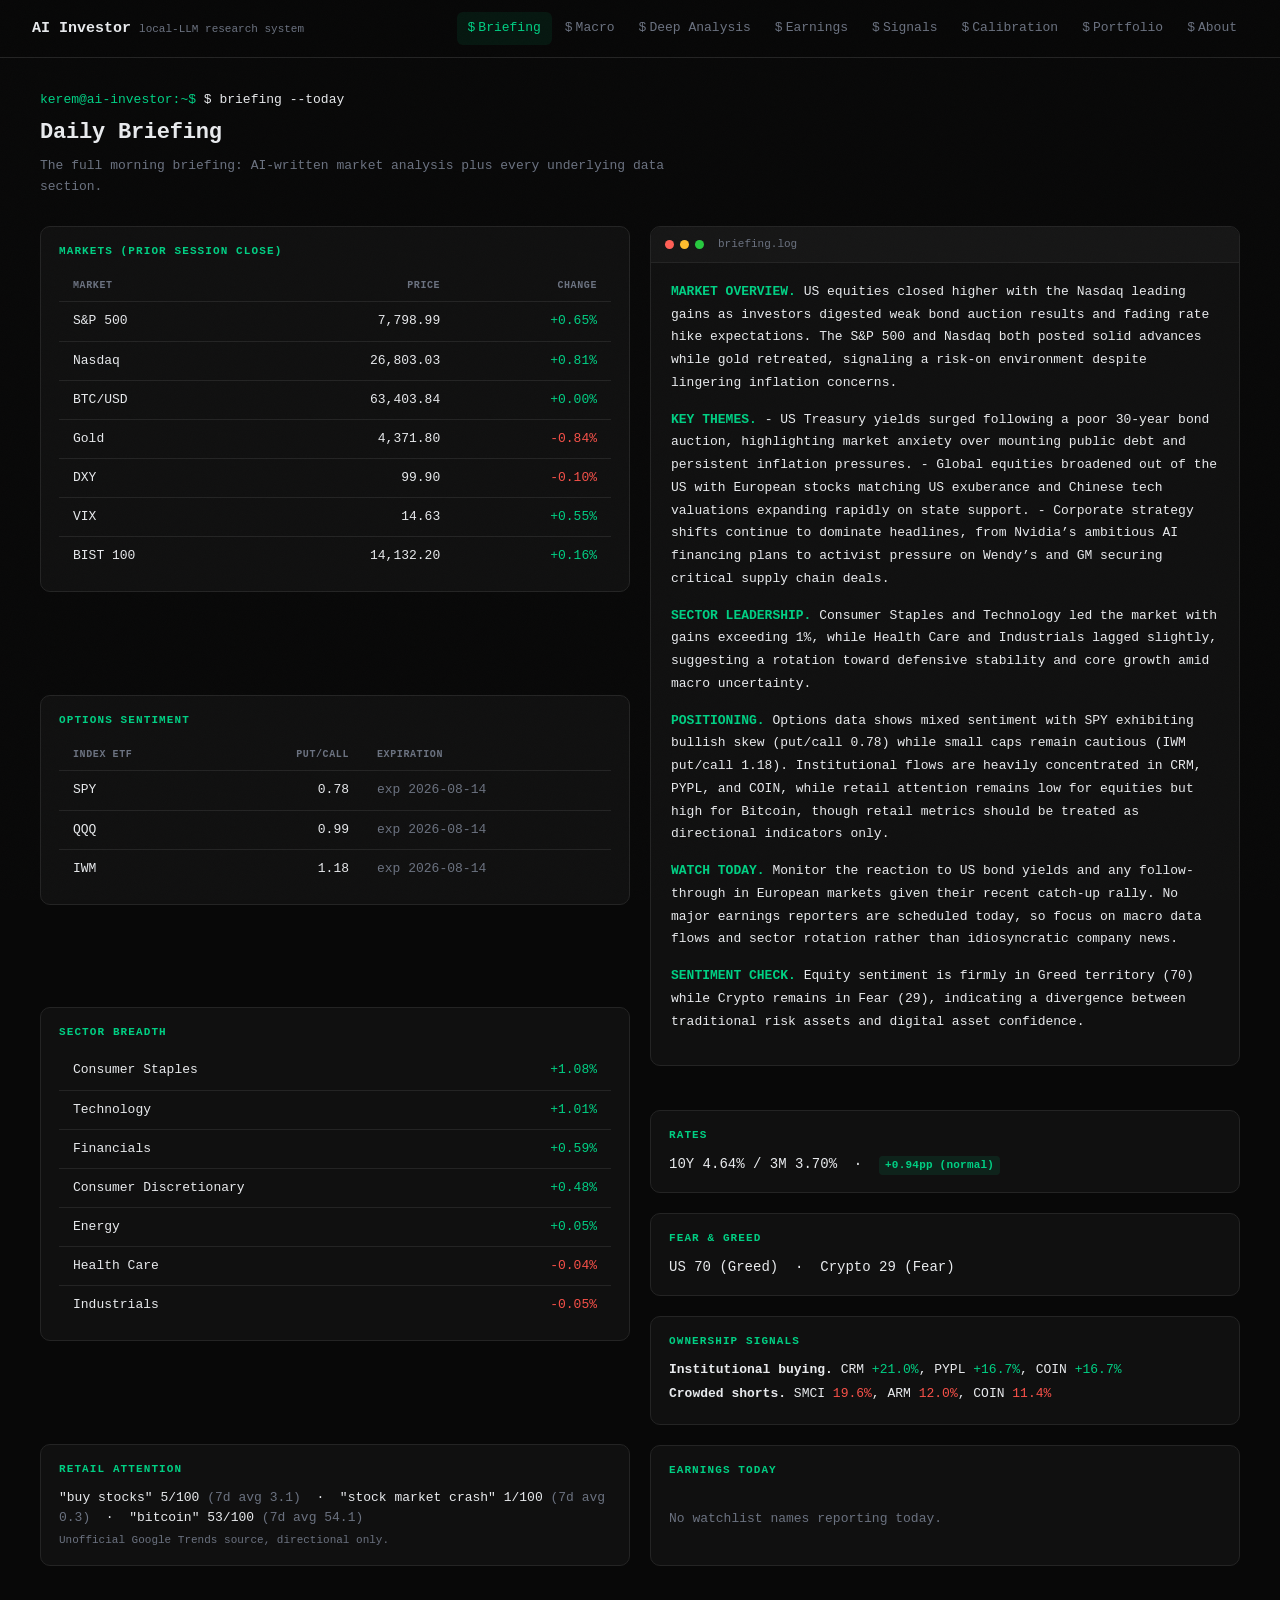
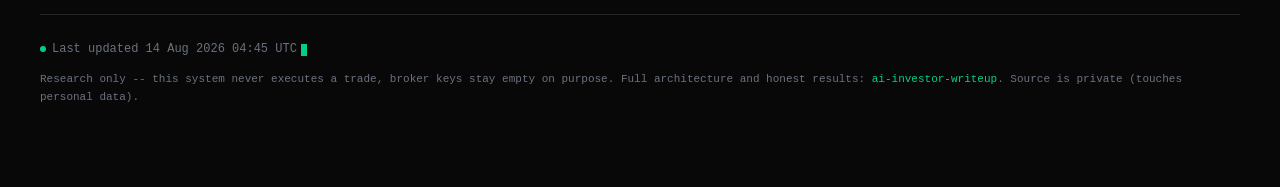
==== index.html @ 89843165 "Dashboard refresh 2026-08-14 07:45" ====
<!DOCTYPE html>
<html lang="en">
<head>
<meta charset="UTF-8">
<meta name="viewport" content="width=device-width, initial-scale=1.0">
<title>Briefing · AI Investor</title>
<meta name="description" content="The full morning briefing: AI-written market analysis plus every underlying data section.">
<link rel="stylesheet" href="style.css">
</head>
<body>
<header class="topnav">
  <div class="topnav-brand">
    <span class="topnav-brand-name">AI Investor</span>
    <span class="topnav-brand-sub">local-LLM research system</span>
  </div>
  <button class="mobile-toggle">menu</button>
  <nav class="topnav-links">
    <a class="nav-link active" href="index.html"><span class="prompt">$</span>Briefing</a><a class="nav-link" href="macro.html"><span class="prompt">$</span>Macro</a><a class="nav-link" href="deep-analysis.html"><span class="prompt">$</span>Deep Analysis</a><a class="nav-link" href="earnings.html"><span class="prompt">$</span>Earnings</a><a class="nav-link" href="signals.html"><span class="prompt">$</span>Signals</a><a class="nav-link" href="calibration.html"><span class="prompt">$</span>Calibration</a><a class="nav-link" href="portfolio.html"><span class="prompt">$</span>Portfolio</a><a class="nav-link" href="about.html"><span class="prompt">$</span>About</a>
  </nav>
</header>
<div class="shell">
  <main class="main">
    <div class="page-header">
      <div class="cmd-line"><span class="prompt">kerem@ai-investor:~$</span> <span class="cmd">$ briefing --today</span></div>
      <div class="page-title">Daily Briefing</div>
      <div class="page-desc">The full morning briefing: AI-written market analysis plus every underlying data section.</div>
    </div>
    <div class="paired-row"><div class="stack"><div class="data-block"><div class="section-label">Markets (Prior Session Close)</div><div class="table-scroll"><table><thead><tr><th>Market</th><th class="num">Price</th><th class="num">Change</th></tr></thead>
      <tbody><tr><td>S&amp;P 500</td><td class="num">7,798.99</td>
      <td class="num pos-text">+0.65%</td></tr><tr><td>Nasdaq</td><td class="num">26,803.03</td>
      <td class="num pos-text">+0.81%</td></tr><tr><td>BTC/USD</td><td class="num">63,403.84</td>
      <td class="num pos-text">+0.00%</td></tr><tr><td>Gold</td><td class="num">4,371.80</td>
      <td class="num neg-text">-0.84%</td></tr><tr><td>DXY</td><td class="num">99.90</td>
      <td class="num neg-text">-0.10%</td></tr><tr><td>VIX</td><td class="num">14.63</td>
      <td class="num pos-text">+0.55%</td></tr><tr><td>BIST 100</td><td class="num">14,132.20</td>
      <td class="num pos-text">+0.16%</td></tr></tbody></table></div></div><div class="data-block"><div class="section-label">Options Sentiment</div><div class="table-scroll"><table><thead><tr><th>Index ETF</th><th class="num">Put/Call</th><th>Expiration</th></tr></thead>
      <tbody><tr><td>SPY</td><td class="num">0.78</td>
      <td class="muted-text">exp 2026-08-14</td></tr><tr><td>QQQ</td><td class="num">0.99</td>
      <td class="muted-text">exp 2026-08-14</td></tr><tr><td>IWM</td><td class="num">1.18</td>
      <td class="muted-text">exp 2026-08-14</td></tr></tbody></table></div></div><div class="data-block"><div class="section-label">Sector Breadth</div><div class="table-scroll"><table><tbody><tr><td>Consumer Staples</td><td class="num pos-text">+1.08%</td></tr><tr><td>Technology</td><td class="num pos-text">+1.01%</td></tr><tr><td>Financials</td><td class="num pos-text">+0.59%</td></tr><tr><td>Consumer Discretionary</td><td class="num pos-text">+0.48%</td></tr><tr><td>Energy</td><td class="num pos-text">+0.05%</td></tr><tr><td>Health Care</td><td class="num neg-text">-0.04%</td></tr><tr><td>Industrials</td><td class="num neg-text">-0.05%</td></tr></tbody></table></div></div><div class="data-block"><div class="section-label">Retail Attention</div><p style="font-size:13px;">"buy stocks" 5/100 <span class="muted-text">(7d avg 3.1)</span> &nbsp;·&nbsp; "stock market crash" 1/100 <span class="muted-text">(7d avg 0.3)</span> &nbsp;·&nbsp; "bitcoin" 53/100 <span class="muted-text">(7d avg 54.1)</span></p><p style="font-size:11px;color:var(--muted);margin-top:4px;">Unofficial Google Trends source, directional only.</p></div></div><div class="col-flow"><div class="term-window"><div class="term-titlebar"><div class="term-dots"><span class="term-dot r"></span><span class="term-dot y"></span><span class="term-dot g"></span></div>
    <span class="term-titlebar-label">briefing.log</span></div><div class="term-body narrative"><p style="font-size:13px;line-height:1.75;margin-bottom:14px;"><b style="color:var(--accent2);">MARKET OVERVIEW.</b> US equities closed higher with the Nasdaq leading gains as investors digested weak bond auction results and fading rate hike expectations. The S&amp;P 500 and Nasdaq both posted solid advances while gold retreated, signaling a risk-on environment despite lingering inflation concerns.</p><p style="font-size:13px;line-height:1.75;margin-bottom:14px;"><b style="color:var(--accent2);">KEY THEMES.</b> - US Treasury yields surged following a poor 30-year bond auction, highlighting market anxiety over mounting public debt and persistent inflation pressures.
- Global equities broadened out of the US with European stocks matching US exuberance and Chinese tech valuations expanding rapidly on state support.
- Corporate strategy shifts continue to dominate headlines, from Nvidia’s ambitious AI financing plans to activist pressure on Wendy’s and GM securing critical supply chain deals.</p><p style="font-size:13px;line-height:1.75;margin-bottom:14px;"><b style="color:var(--accent2);">SECTOR LEADERSHIP.</b> Consumer Staples and Technology led the market with gains exceeding 1%, while Health Care and Industrials lagged slightly, suggesting a rotation toward defensive stability and core growth amid macro uncertainty.</p><p style="font-size:13px;line-height:1.75;margin-bottom:14px;"><b style="color:var(--accent2);">POSITIONING.</b> Options data shows mixed sentiment with SPY exhibiting bullish skew (put/call 0.78) while small caps remain cautious (IWM put/call 1.18). Institutional flows are heavily concentrated in CRM, PYPL, and COIN, while retail attention remains low for equities but high for Bitcoin, though retail metrics should be treated as directional indicators only.</p><p style="font-size:13px;line-height:1.75;margin-bottom:14px;"><b style="color:var(--accent2);">WATCH TODAY.</b> Monitor the reaction to US bond yields and any follow-through in European markets given their recent catch-up rally. No major earnings reporters are scheduled today, so focus on macro data flows and sector rotation rather than idiosyncratic company news.</p><p style="font-size:13px;line-height:1.75;margin-bottom:14px;"><b style="color:var(--accent2);">SENTIMENT CHECK.</b> Equity sentiment is firmly in Greed territory (70) while Crypto remains in Fear (29), indicating a divergence between traditional risk assets and digital asset confidence.</p></div></div><div class="stack"><div class="data-block"><div class="section-label">Rates</div><p style="font-size:14px;">10Y 4.64% / 3M 3.70%
          &nbsp;·&nbsp; <span class="tag pos">+0.94pp (normal)</span></p></div><div class="data-block"><div class="section-label">Fear &amp; Greed</div><p style="font-size:14px;">US 70 (Greed) &nbsp;·&nbsp; Crypto 29 (Fear)</p></div><div class="data-block"><div class="section-label">Ownership Signals</div><p style="font-size:13px;margin:4px 0;"><b>Institutional buying.</b> CRM <span class="pos-text">+21.0%</span>, PYPL <span class="pos-text">+16.7%</span>, COIN <span class="pos-text">+16.7%</span></p><p style="font-size:13px;margin:4px 0;"><b>Crowded shorts.</b> SMCI <span class="neg-text">19.6%</span>, ARM <span class="neg-text">12.0%</span>, COIN <span class="neg-text">11.4%</span></p></div><div class="data-block"><div class="section-label">Earnings Today</div><p class="empty-state">No watchlist names reporting today.</p></div></div></div></div>
    <div class="page-footer">
      <div class="last-updated"><span class="dot"></span>Last updated 14 Aug 2026 04:45 UTC<span class="cursor-block"></span></div>
      <p style="margin-top:10px;">Research only -- this system never executes a trade, broker keys stay empty on purpose.
      Full architecture and honest results: <a href="https://github.com/cliteka-cell/ai-investor-writeup" target="_blank">ai-investor-writeup</a>.
      Source is private (touches personal data).</p>
    </div>
  </main>
</div>
<script src="script.js"></script>
</body>
</html>
---- style.css ----
/* AI Investor Dashboard -- terminal-styled, built on the same design tokens
   as portfolio-site (bg/border/text/accent) for brand consistency across
   the site network. Read-only research dashboard: no forms, no auth, no
   backend -- pure static HTML regenerated daily by publish_site.py. */

*, *::before, *::after { box-sizing: border-box; margin: 0; padding: 0; }

:root {
  --bg:      #080808;
  --bg2:     #101010;
  --bg3:     #161616;
  --border:  #242424;
  --text:    #e8eaed;
  --muted:   #6b7280;
  --accent:  #2060f0;
  --accent2: #00d084;
  --pos:     #00d084;
  --neg:     #f85149;
  --warn:    #d29922;
  --radius:  10px;
  --mono:    'JetBrains Mono', 'SFMono-Regular', Consolas, monospace;
}

html { background: var(--bg); }

body {
  font-family: var(--mono);
  background: var(--bg);
  color: var(--text);
  line-height: 1.55;
  font-size: 14px;
}

body::after {
  content: '';
  position: fixed;
  inset: 0;
  background-image: url("data:image/svg+xml,%3Csvg xmlns='http://www.w3.org/2000/svg' width='300' height='300'%3E%3Cfilter id='n'%3E%3CfeTurbulence type='fractalNoise' baseFrequency='0.75' numOctaves='4' stitchTiles='stitch'/%3E%3C/filter%3E%3Crect width='300' height='300' filter='url(%23n)' opacity='1'/%3E%3C/svg%3E");
  background-size: 180px 180px;
  opacity: 0.02;
  pointer-events: none;
  z-index: 9998;
}

a { color: inherit; text-decoration: none; }

/* ── LAYOUT SHELL: horizontal top nav, no sidebar, no collapse ───────── */
.topnav {
  display: flex;
  align-items: center;
  justify-content: space-between;
  gap: 20px;
  padding: 0 32px;
  height: 58px;
  border-bottom: 1px solid var(--border);
  position: sticky;
  top: 0;
  background: rgba(8,8,8,0.95);
  backdrop-filter: blur(10px);
  z-index: 60;
}

.topnav-brand {
  display: flex;
  align-items: baseline;
  gap: 8px;
  white-space: nowrap;
}
.topnav-brand-name {
  font-size: 15px;
  font-weight: 700;
  color: var(--text);
}
.topnav-brand-sub {
  font-size: 11px;
  color: var(--muted);
}

.topnav-links {
  display: flex;
  align-items: center;
  gap: 2px;
  flex-wrap: wrap;
  justify-content: flex-end;
}

.nav-link {
  display: inline-block;
  padding: 6px 11px;
  font-size: 13px;
  color: var(--muted);
  border-radius: 6px;
  white-space: nowrap;
  transition: color 0.15s, background 0.15s;
}
.nav-link:hover { color: var(--text); background: rgba(255,255,255,0.04); }
.nav-link.active { color: var(--accent2); background: rgba(0,208,132,0.08); }
.nav-link .prompt { color: var(--muted); margin-right: 3px; }
.nav-link.active .prompt { color: var(--accent2); }

.mobile-toggle {
  display: none;
  background: none;
  border: 1px solid var(--border);
  color: var(--text);
  font-family: var(--mono);
  padding: 6px 12px;
  border-radius: 6px;
  cursor: pointer;
  font-size: 13px;
}

.main {
  padding: 32px 40px 80px;
}

.narrative p { max-width: none; }

@media (max-width: 880px) {
  .topnav { flex-wrap: wrap; height: auto; padding: 12px 18px; }
  .topnav-links {
    display: none;
    width: 100%;
    flex-direction: column;
    align-items: stretch;
    margin-top: 10px;
  }
  .topnav-links.open { display: flex; }
  .mobile-toggle { display: block; }
  .main { padding: 20px 18px 60px; }
}

/* ── PAGE HEADER ────────────────────────────────────────────────────── */
.page-header {
  margin-bottom: 28px;
}
.cmd-line {
  font-size: 13px;
  color: var(--muted);
  margin-bottom: 6px;
}
.cmd-line .prompt { color: var(--accent2); }
.cmd-line .cmd { color: var(--text); }
.page-title {
  font-size: 22px;
  font-weight: 700;
  letter-spacing: -0.01em;
}
.page-desc {
  font-size: 13px;
  color: var(--muted);
  margin-top: 6px;
  max-width: 680px;
  line-height: 1.6;
}

/* ── TERMINAL WINDOW ────────────────────────────────────────────────── */
.term-window {
  background: var(--bg2);
  border: 1px solid var(--border);
  border-radius: var(--radius);
  margin-bottom: 24px;
  overflow: hidden;
  max-width: 860px;
}
.term-titlebar {
  display: flex;
  align-items: center;
  gap: 10px;
  padding: 9px 14px;
  border-bottom: 1px solid var(--border);
  background: var(--bg3);
}
.term-dots { display: flex; gap: 6px; }
.term-dot { width: 9px; height: 9px; border-radius: 50%; }
.term-dot.r { background: #ff5f56; }
.term-dot.y { background: #ffbd2e; }
.term-dot.g { background: #27c93f; }
.term-titlebar-label {
  font-size: 11px;
  color: var(--muted);
  margin-left: 4px;
}
.term-body { padding: 18px 20px; }
.term-body.tight { padding: 0; }
/* Standalone term-windows that sit above/beside full-width content (e.g.
   Calibration's intro above its 3-column grid, About's lone box) --
   stretch the BOX to match that width. */
.term-window.full { max-width: none; }
.term-window.full .term-body p { max-width: none; }

/* ── STAT ROW ───────────────────────────────────────────────────────── */
.stat-row {
  display: grid;
  grid-template-columns: repeat(auto-fit, minmax(150px, 1fr));
  gap: 16px;
  margin-bottom: 24px;
}
.stat-box {
  background: var(--bg2);
  border: 1px solid var(--border);
  border-radius: var(--radius);
  padding: 16px 18px;
}
.stat-label {
  font-size: 10px;
  color: var(--muted);
  text-transform: uppercase;
  letter-spacing: 0.08em;
  margin-bottom: 6px;
}
.stat-value {
  font-size: 22px;
  font-weight: 700;
  letter-spacing: -0.01em;
}
.stat-sub {
  font-size: 11px;
  color: var(--muted);
  margin-top: 4px;
}

/* ── BRACKET TAGS ───────────────────────────────────────────────────── */
.tag {
  display: inline-block;
  font-size: 11px;
  font-weight: 700;
  padding: 1px 6px;
  border-radius: 4px;
  letter-spacing: 0.02em;
}
.tag.pos  { color: var(--pos);  background: rgba(0,208,132,0.1); }
.tag.neg  { color: var(--neg);  background: rgba(248,81,73,0.1); }
.tag.warn { color: var(--warn); background: rgba(210,153,34,0.1); }
.tag.muted{ color: var(--muted);background: rgba(255,255,255,0.04); }
.tag.accent { color: #7ab3ff; background: rgba(32,96,240,0.1); }

/* ── TABLES ─────────────────────────────────────────────────────────── */
table { width: 100%; border-collapse: collapse; font-size: 13px; }
th {
  text-align: left;
  font-size: 10px;
  color: var(--muted);
  text-transform: uppercase;
  letter-spacing: 0.06em;
  padding: 8px 14px;
  border-bottom: 1px solid var(--border);
}
th.num, td.num { text-align: right; font-variant-numeric: tabular-nums; }
td {
  padding: 9px 14px;
  border-bottom: 1px solid var(--border);
  vertical-align: top;
}
tr:last-child td { border-bottom: none; }
tr:hover td { background: rgba(255,255,255,0.015); }
.pos-text { color: var(--pos); }
.neg-text { color: var(--neg); }
.muted-text { color: var(--muted); }

/* ── SECTION LABEL ──────────────────────────────────────────────────── */
.section-label {
  font-size: 11px;
  color: var(--accent2);
  text-transform: uppercase;
  letter-spacing: 0.1em;
  font-weight: 600;
  margin: 28px 0 12px;
}
.section-label:first-child { margin-top: 0; }

/* ── SPLIT 2-COLUMN (headline table | narrative log, 1:1) ────────────── */
.split-2col {
  display: grid;
  grid-template-columns: 1fr 1fr;
  gap: 20px;
  align-items: stretch;
  margin-bottom: 12px;
}
/* Bare single blocks (not wrapped via stack_blocks()) opt out of the
   stretch -- growing THEIR own border directly is the same dead-space-
   inside-a-box problem as the .paired-row lone-stack case below. Only a
   .stack (which distributes the extra height itself) should stretch. */
.split-2col .term-window { max-width: none; margin-bottom: 0; align-self: start; }
.split-2col > .data-block { margin-bottom: 0; align-self: start; }
@media (max-width: 880px) {
  .split-2col { grid-template-columns: 1fr; }
}

/* ── 1:3 SPLIT (Earnings: Upcoming narrow left, Post-Earnings wide right) ── */
.split-1-3 {
  display: grid;
  grid-template-columns: 1fr 3fr;
  gap: 20px;
  align-items: start;
}
@media (max-width: 880px) {
  .split-1-3 { grid-template-columns: 1fr; }
}

/* ── EQUAL 3-COLUMN (1:1:1, e.g. Signals/Calibration) ─────────────────── */
.grid-3col {
  display: grid;
  grid-template-columns: 1fr 1fr 1fr;
  gap: 20px;
  align-items: start;
  margin-bottom: 8px;
}
.grid-3col > .data-block { margin-bottom: 0; }
@media (max-width: 1100px) {
  .grid-3col { grid-template-columns: 1fr; }
}

/* ── PAIRED ROW (1 big block left, a stack of small ones right) ──────── */
/* align-items:stretch so both columns fill the row's full height (set by
   whichever side is naturally taller) instead of each hugging its own
   content -- a shorter column trailing off mid-row is the "Tetris" look.
   A multi-item stack spreads the leftover height as equal gaps between
   its own boxes (space-between), pinning its last box's bottom to the
   row bottom. A stack with only ONE box has no "between" to use, so it
   gets pushed flush to the bottom instead (flex-end) -- that keeps the
   lone box at its own natural height (no dead space stretched inside its
   border, just invisible space above it) while its bottom edge still
   lands on the same line as the taller side. Applies to .split-2col too. */
.paired-row {
  display: grid;
  grid-template-columns: 1fr 1fr;
  gap: 20px;
  align-items: stretch;
  margin-bottom: 20px;
}
.paired-row .stack,
.paired-row .col-flow,
.split-2col .stack {
  justify-content: space-between;
}
.paired-row .stack:has(> .data-block:only-child),
.split-2col .stack:has(> .data-block:only-child) {
  justify-content: flex-end;
}
.stack {
  display: flex;
  flex-direction: column;
  gap: 20px;
  min-width: 0;
}
.stack .data-block { margin-bottom: 0; }
/* .col-flow (narrative log + a box stack below it) is ALSO a flex column
   now, not a bare block div -- it used to hard-code "never stretch, I'm
   always the taller reference side", which broke once .narrative p lost
   its readable-width cap: on a wide screen the narrative wraps into far
   fewer lines and can end up SHORTER than the stack on the other side,
   and a bare block div can't redistribute leftover space the way a flex
   column can. Making both sides flex columns with the same
   justify-content: space-between rule means whichever side is naturally
   shorter is the one that stretches and grows ITS OWN gap to match --
   the mechanism no longer assumes which physical side is taller. */
.col-flow {
  display: flex;
  flex-direction: column;
  gap: 20px;
  min-width: 0;
}
.col-flow .term-window { max-width: none; }
@media (max-width: 880px) {
  .paired-row { grid-template-columns: 1fr; }
}

/* ── BLOCK COLUMNS (masonry) ────────────────────────────────────────── */
/* Several smaller data blocks (a one-line Rates stat, a 3-row Options
   table, etc.) stacking one-per-full-width-row was pure vertical scroll
   with empty space beside each one. CSS multi-column lets the browser
   balance blocks across 2 columns by height automatically -- a bigger
   block (e.g. Sector Breadth) naturally fills one column while 2-3
   smaller ones stack to match its height in the other, without having to
   hand-compute which blocks pair together. */
.block-grid {
  column-count: 2;
  column-gap: 20px;
}
.data-block {
  background: var(--bg2);
  border: 1px solid var(--border);
  border-radius: var(--radius);
  padding: 16px 18px;
  margin-bottom: 20px;
  break-inside: avoid;
  display: inline-block;
  width: 100%;
}
.data-block .section-label { margin: 0 0 10px; }
.data-block.full { column-span: all; max-width: 900px; }

@media (max-width: 880px) {
  .block-grid { column-count: 1; }
}

/* ── TABS (Deep Analysis: Stocks/Small-Cap/Crypto) ────────────────────── */
.tab-buttons {
  display: flex;
  gap: 4px;
  border-bottom: 1px solid var(--border);
  margin-bottom: 20px;
}
.tab-btn {
  background: none;
  border: none;
  border-bottom: 2px solid transparent;
  color: var(--muted);
  font-family: var(--mono);
  font-size: 13px;
  padding: 10px 16px;
  cursor: pointer;
  transition: color 0.15s, border-color 0.15s;
}
.tab-btn:hover { color: var(--text); }
.tab-btn.active { color: var(--accent2); border-bottom-color: var(--accent2); }

/* ── COLLAPSIBLE CONVICTION GROUPS ─────────────────────────────────────── */
details.conv-group { margin-bottom: 16px; }
details.conv-group summary {
  cursor: pointer;
  font-size: 11px;
  color: var(--accent2);
  text-transform: uppercase;
  letter-spacing: 0.1em;
  font-weight: 600;
  padding: 8px 0;
  list-style: none;
  display: flex;
  align-items: center;
  gap: 7px;
  user-select: none;
}
details.conv-group summary::-webkit-details-marker { display: none; }
details.conv-group summary::before {
  content: '▸';
  display: inline-block;
  transition: transform 0.15s ease;
  font-size: 10px;
}
details.conv-group[open] summary::before { transform: rotate(90deg); }
details.conv-group .card-grid { margin-top: 10px; }

/* ── THESIS / SIGNAL CARD ───────────────────────────────────────────── */
.card-grid {
  display: grid;
  grid-template-columns: repeat(auto-fit, minmax(420px, 1fr));
  gap: 14px;
  margin-bottom: 20px;
  align-items: start;
}
/* Forced exactly 3 across (not auto-fit) for Post-Earnings Review inside
   the wide side of .split-1-3, tapering down at narrower widths. */
.card-grid.cols-3 { grid-template-columns: repeat(3, minmax(0, 1fr)); }
@media (max-width: 1400px) { .card-grid.cols-3 { grid-template-columns: repeat(2, minmax(0, 1fr)); } }
@media (max-width: 880px) { .card-grid.cols-3 { grid-template-columns: 1fr; } }
.thesis-card {
  border: 1px solid var(--border);
  border-radius: var(--radius);
  padding: 16px 18px;
  margin-bottom: 12px;
  background: var(--bg2);
}
.card-grid .thesis-card { margin-bottom: 0; }
.thesis-card-top {
  display: flex;
  justify-content: space-between;
  align-items: center;
  margin-bottom: 8px;
  gap: 10px;
  flex-wrap: wrap;
}
.thesis-ticker { font-size: 15px; font-weight: 700; }
.thesis-body { color: var(--text); font-size: 13px; line-height: 1.65; }
.thesis-body b { color: var(--accent2); font-weight: 600; }
.thesis-meta { font-size: 11px; color: var(--muted); margin-bottom: 6px; }

/* ── CURSOR / LIVE ──────────────────────────────────────────────────── */
.cursor-block {
  display: inline-block;
  width: 0.55em;
  height: 1em;
  background: var(--accent2);
  margin-left: 4px;
  vertical-align: text-bottom;
  animation: cursor-blink 1.1s step-end infinite;
}
@keyframes cursor-blink { 0%, 100% { opacity: 1; } 50% { opacity: 0; } }

.last-updated {
  font-size: 12px;
  color: var(--muted);
  margin-top: 4px;
}
.last-updated .dot {
  display: inline-block;
  width: 6px; height: 6px;
  border-radius: 50%;
  background: var(--accent2);
  margin-right: 6px;
  animation: pulse 2.4s ease-in-out infinite;
}
@keyframes pulse { 0%, 100% { opacity: 1; } 50% { opacity: 0.4; } }

/* ── EMPTY STATE ────────────────────────────────────────────────────── */
.empty-state {
  color: var(--muted);
  font-size: 13px;
  padding: 20px 0;
}

/* ── FOOTER ─────────────────────────────────────────────────────────── */
.page-footer {
  margin-top: 48px;
  padding-top: 20px;
  border-top: 1px solid var(--border);
  font-size: 11px;
  color: var(--muted);
  line-height: 1.7;
}
.page-footer a { color: var(--accent2); }
.page-footer a:hover { text-decoration: underline; }

/* ── RESPONSIVE TABLE WRAP ──────────────────────────────────────────── */
.table-scroll { overflow-x: auto; }
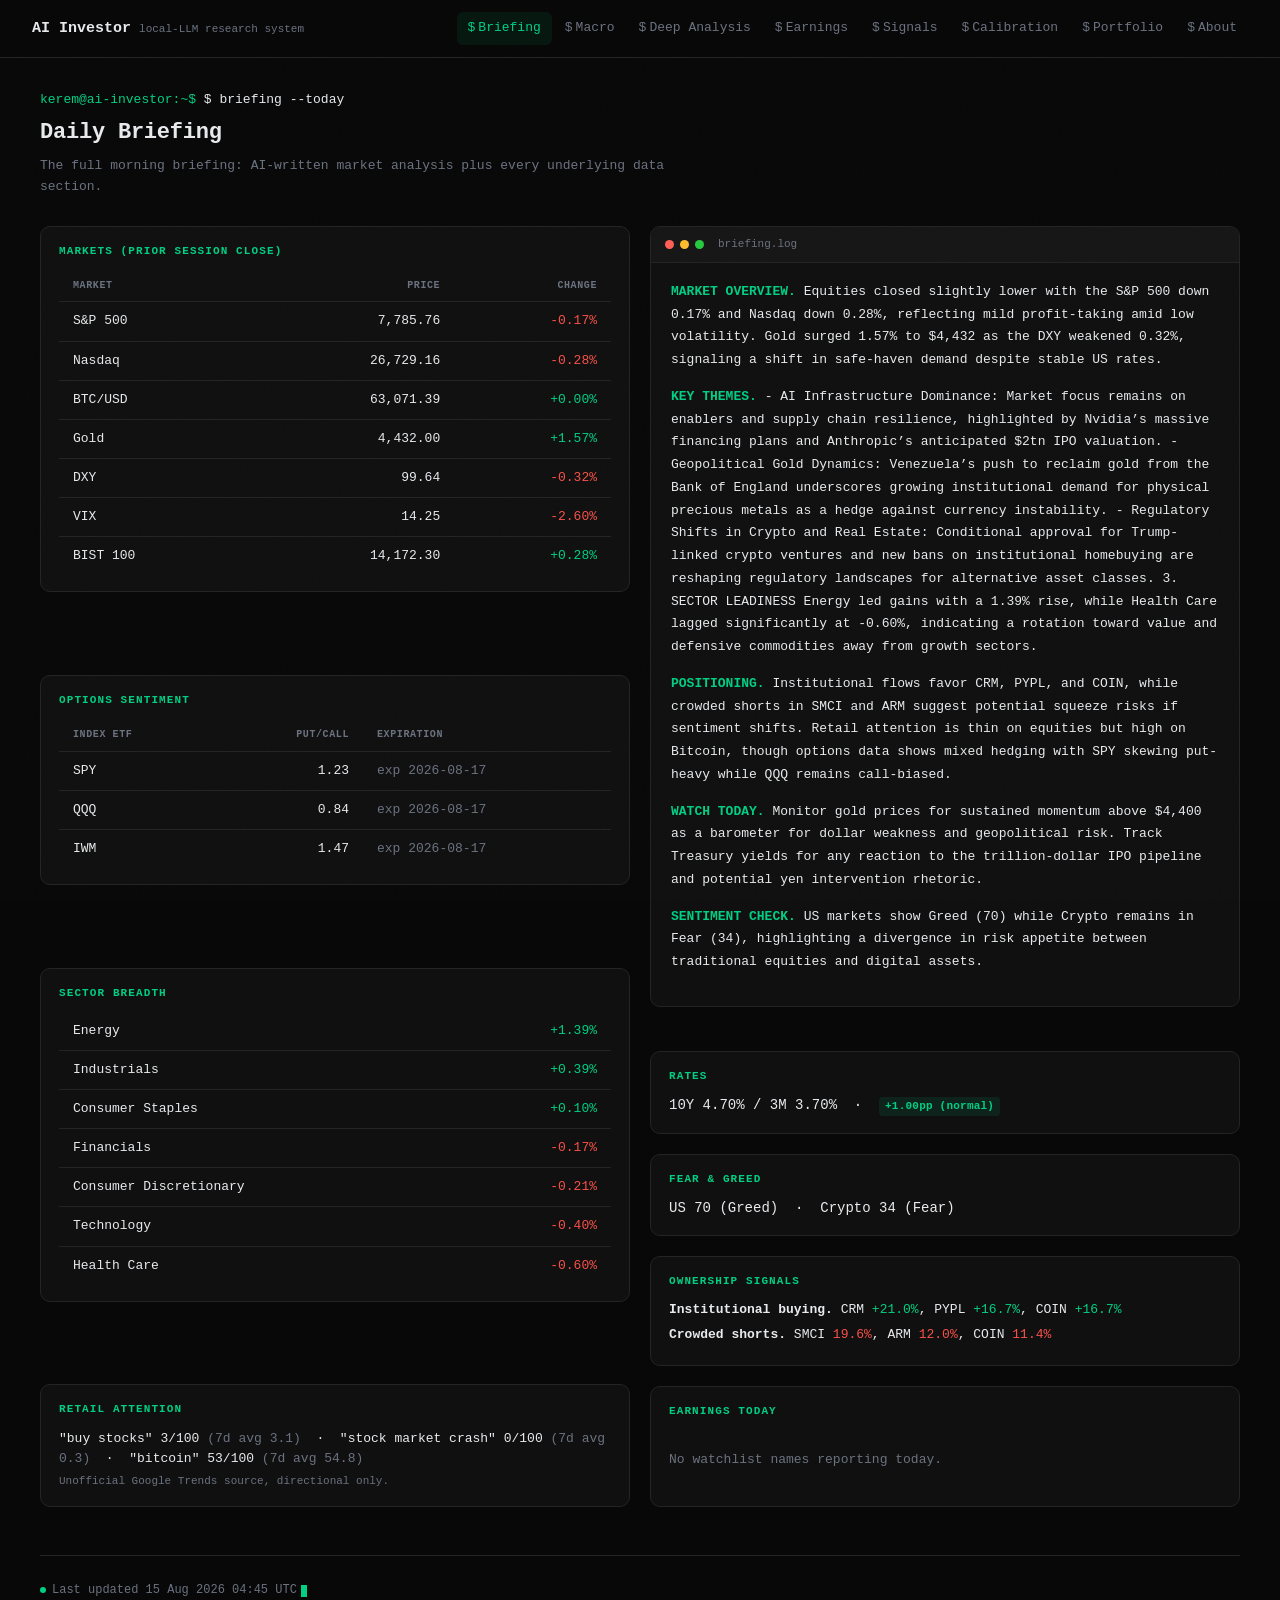
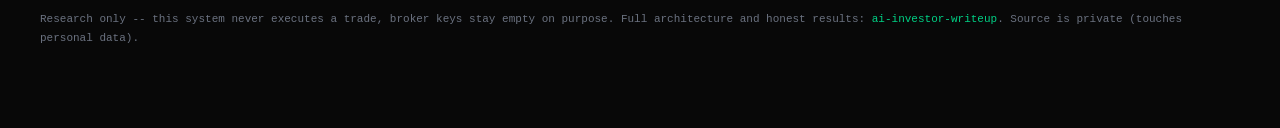
==== commit 3d76c95d: "Dashboard refresh 2026-08-15 07:45" ====
--- a/index.html
+++ b/index.html
@@ -26,24 +26,27 @@
       <div class="page-desc">The full morning briefing: AI-written market analysis plus every underlying data section.</div>
     </div>
     <div class="paired-row"><div class="stack"><div class="data-block"><div class="section-label">Markets (Prior Session Close)</div><div class="table-scroll"><table><thead><tr><th>Market</th><th class="num">Price</th><th class="num">Change</th></tr></thead>
-      <tbody><tr><td>S&amp;P 500</td><td class="num">7,798.99</td>
-      <td class="num pos-text">+0.65%</td></tr><tr><td>Nasdaq</td><td class="num">26,803.03</td>
-      <td class="num pos-text">+0.81%</td></tr><tr><td>BTC/USD</td><td class="num">63,403.84</td>
-      <td class="num pos-text">+0.00%</td></tr><tr><td>Gold</td><td class="num">4,371.80</td>
-      <td class="num neg-text">-0.84%</td></tr><tr><td>DXY</td><td class="num">99.90</td>
-      <td class="num neg-text">-0.10%</td></tr><tr><td>VIX</td><td class="num">14.63</td>
-      <td class="num pos-text">+0.55%</td></tr><tr><td>BIST 100</td><td class="num">14,132.20</td>
-      <td class="num pos-text">+0.16%</td></tr></tbody></table></div></div><div class="data-block"><div class="section-label">Options Sentiment</div><div class="table-scroll"><table><thead><tr><th>Index ETF</th><th class="num">Put/Call</th><th>Expiration</th></tr></thead>
-      <tbody><tr><td>SPY</td><td class="num">0.78</td>
-      <td class="muted-text">exp 2026-08-14</td></tr><tr><td>QQQ</td><td class="num">0.99</td>
-      <td class="muted-text">exp 2026-08-14</td></tr><tr><td>IWM</td><td class="num">1.18</td>
-      <td class="muted-text">exp 2026-08-14</td></tr></tbody></table></div></div><div class="data-block"><div class="section-label">Sector Breadth</div><div class="table-scroll"><table><tbody><tr><td>Consumer Staples</td><td class="num pos-text">+1.08%</td></tr><tr><td>Technology</td><td class="num pos-text">+1.01%</td></tr><tr><td>Financials</td><td class="num pos-text">+0.59%</td></tr><tr><td>Consumer Discretionary</td><td class="num pos-text">+0.48%</td></tr><tr><td>Energy</td><td class="num pos-text">+0.05%</td></tr><tr><td>Health Care</td><td class="num neg-text">-0.04%</td></tr><tr><td>Industrials</td><td class="num neg-text">-0.05%</td></tr></tbody></table></div></div><div class="data-block"><div class="section-label">Retail Attention</div><p style="font-size:13px;">"buy stocks" 5/100 <span class="muted-text">(7d avg 3.1)</span> &nbsp;·&nbsp; "stock market crash" 1/100 <span class="muted-text">(7d avg 0.3)</span> &nbsp;·&nbsp; "bitcoin" 53/100 <span class="muted-text">(7d avg 54.1)</span></p><p style="font-size:11px;color:var(--muted);margin-top:4px;">Unofficial Google Trends source, directional only.</p></div></div><div class="col-flow"><div class="term-window"><div class="term-titlebar"><div class="term-dots"><span class="term-dot r"></span><span class="term-dot y"></span><span class="term-dot g"></span></div>
-    <span class="term-titlebar-label">briefing.log</span></div><div class="term-body narrative"><p style="font-size:13px;line-height:1.75;margin-bottom:14px;"><b style="color:var(--accent2);">MARKET OVERVIEW.</b> US equities closed higher with the Nasdaq leading gains as investors digested weak bond auction results and fading rate hike expectations. The S&amp;P 500 and Nasdaq both posted solid advances while gold retreated, signaling a risk-on environment despite lingering inflation concerns.</p><p style="font-size:13px;line-height:1.75;margin-bottom:14px;"><b style="color:var(--accent2);">KEY THEMES.</b> - US Treasury yields surged following a poor 30-year bond auction, highlighting market anxiety over mounting public debt and persistent inflation pressures.
-- Global equities broadened out of the US with European stocks matching US exuberance and Chinese tech valuations expanding rapidly on state support.
-- Corporate strategy shifts continue to dominate headlines, from Nvidia’s ambitious AI financing plans to activist pressure on Wendy’s and GM securing critical supply chain deals.</p><p style="font-size:13px;line-height:1.75;margin-bottom:14px;"><b style="color:var(--accent2);">SECTOR LEADERSHIP.</b> Consumer Staples and Technology led the market with gains exceeding 1%, while Health Care and Industrials lagged slightly, suggesting a rotation toward defensive stability and core growth amid macro uncertainty.</p><p style="font-size:13px;line-height:1.75;margin-bottom:14px;"><b style="color:var(--accent2);">POSITIONING.</b> Options data shows mixed sentiment with SPY exhibiting bullish skew (put/call 0.78) while small caps remain cautious (IWM put/call 1.18). Institutional flows are heavily concentrated in CRM, PYPL, and COIN, while retail attention remains low for equities but high for Bitcoin, though retail metrics should be treated as directional indicators only.</p><p style="font-size:13px;line-height:1.75;margin-bottom:14px;"><b style="color:var(--accent2);">WATCH TODAY.</b> Monitor the reaction to US bond yields and any follow-through in European markets given their recent catch-up rally. No major earnings reporters are scheduled today, so focus on macro data flows and sector rotation rather than idiosyncratic company news.</p><p style="font-size:13px;line-height:1.75;margin-bottom:14px;"><b style="color:var(--accent2);">SENTIMENT CHECK.</b> Equity sentiment is firmly in Greed territory (70) while Crypto remains in Fear (29), indicating a divergence between traditional risk assets and digital asset confidence.</p></div></div><div class="stack"><div class="data-block"><div class="section-label">Rates</div><p style="font-size:14px;">10Y 4.64% / 3M 3.70%
-          &nbsp;·&nbsp; <span class="tag pos">+0.94pp (normal)</span></p></div><div class="data-block"><div class="section-label">Fear &amp; Greed</div><p style="font-size:14px;">US 70 (Greed) &nbsp;·&nbsp; Crypto 29 (Fear)</p></div><div class="data-block"><div class="section-label">Ownership Signals</div><p style="font-size:13px;margin:4px 0;"><b>Institutional buying.</b> CRM <span class="pos-text">+21.0%</span>, PYPL <span class="pos-text">+16.7%</span>, COIN <span class="pos-text">+16.7%</span></p><p style="font-size:13px;margin:4px 0;"><b>Crowded shorts.</b> SMCI <span class="neg-text">19.6%</span>, ARM <span class="neg-text">12.0%</span>, COIN <span class="neg-text">11.4%</span></p></div><div class="data-block"><div class="section-label">Earnings Today</div><p class="empty-state">No watchlist names reporting today.</p></div></div></div></div>
+      <tbody><tr><td>S&amp;P 500</td><td class="num">7,785.76</td>
+      <td class="num neg-text">-0.17%</td></tr><tr><td>Nasdaq</td><td class="num">26,729.16</td>
+      <td class="num neg-text">-0.28%</td></tr><tr><td>BTC/USD</td><td class="num">63,071.39</td>
+      <td class="num pos-text">+0.00%</td></tr><tr><td>Gold</td><td class="num">4,432.00</td>
+      <td class="num pos-text">+1.57%</td></tr><tr><td>DXY</td><td class="num">99.64</td>
+      <td class="num neg-text">-0.32%</td></tr><tr><td>VIX</td><td class="num">14.25</td>
+      <td class="num neg-text">-2.60%</td></tr><tr><td>BIST 100</td><td class="num">14,172.30</td>
+      <td class="num pos-text">+0.28%</td></tr></tbody></table></div></div><div class="data-block"><div class="section-label">Options Sentiment</div><div class="table-scroll"><table><thead><tr><th>Index ETF</th><th class="num">Put/Call</th><th>Expiration</th></tr></thead>
+      <tbody><tr><td>SPY</td><td class="num">1.23</td>
+      <td class="muted-text">exp 2026-08-17</td></tr><tr><td>QQQ</td><td class="num">0.84</td>
+      <td class="muted-text">exp 2026-08-17</td></tr><tr><td>IWM</td><td class="num">1.47</td>
+      <td class="muted-text">exp 2026-08-17</td></tr></tbody></table></div></div><div class="data-block"><div class="section-label">Sector Breadth</div><div class="table-scroll"><table><tbody><tr><td>Energy</td><td class="num pos-text">+1.39%</td></tr><tr><td>Industrials</td><td class="num pos-text">+0.39%</td></tr><tr><td>Consumer Staples</td><td class="num pos-text">+0.10%</td></tr><tr><td>Financials</td><td class="num neg-text">-0.17%</td></tr><tr><td>Consumer Discretionary</td><td class="num neg-text">-0.21%</td></tr><tr><td>Technology</td><td class="num neg-text">-0.40%</td></tr><tr><td>Health Care</td><td class="num neg-text">-0.60%</td></tr></tbody></table></div></div><div class="data-block"><div class="section-label">Retail Attention</div><p style="font-size:13px;">"buy stocks" 3/100 <span class="muted-text">(7d avg 3.1)</span> &nbsp;·&nbsp; "stock market crash" 0/100 <span class="muted-text">(7d avg 0.3)</span> &nbsp;·&nbsp; "bitcoin" 53/100 <span class="muted-text">(7d avg 54.8)</span></p><p style="font-size:11px;color:var(--muted);margin-top:4px;">Unofficial Google Trends source, directional only.</p></div></div><div class="col-flow"><div class="term-window"><div class="term-titlebar"><div class="term-dots"><span class="term-dot r"></span><span class="term-dot y"></span><span class="term-dot g"></span></div>
+    <span class="term-titlebar-label">briefing.log</span></div><div class="term-body narrative"><p style="font-size:13px;line-height:1.75;margin-bottom:14px;"><b style="color:var(--accent2);">MARKET OVERVIEW.</b> Equities closed slightly lower with the S&amp;P 500 down 0.17% and Nasdaq down 0.28%, reflecting mild profit-taking amid low volatility. Gold surged 1.57% to $4,432 as the DXY weakened 0.32%, signaling a shift in safe-haven demand despite stable US rates.</p><p style="font-size:13px;line-height:1.75;margin-bottom:14px;"><b style="color:var(--accent2);">KEY THEMES.</b> - AI Infrastructure Dominance: Market focus remains on enablers and supply chain resilience, highlighted by Nvidia’s massive financing plans and Anthropic’s anticipated $2tn IPO valuation.
+- Geopolitical Gold Dynamics: Venezuela’s push to reclaim gold from the Bank of England underscores growing institutional demand for physical precious metals as a hedge against currency instability.
+- Regulatory Shifts in Crypto and Real Estate: Conditional approval for Trump-linked crypto ventures and new bans on institutional homebuying are reshaping regulatory landscapes for alternative asset classes.
+
+3. SECTOR LEADINESS
+Energy led gains with a 1.39% rise, while Health Care lagged significantly at -0.60%, indicating a rotation toward value and defensive commodities away from growth sectors.</p><p style="font-size:13px;line-height:1.75;margin-bottom:14px;"><b style="color:var(--accent2);">POSITIONING.</b> Institutional flows favor CRM, PYPL, and COIN, while crowded shorts in SMCI and ARM suggest potential squeeze risks if sentiment shifts. Retail attention is thin on equities but high on Bitcoin, though options data shows mixed hedging with SPY skewing put-heavy while QQQ remains call-biased.</p><p style="font-size:13px;line-height:1.75;margin-bottom:14px;"><b style="color:var(--accent2);">WATCH TODAY.</b> Monitor gold prices for sustained momentum above $4,400 as a barometer for dollar weakness and geopolitical risk. Track Treasury yields for any reaction to the trillion-dollar IPO pipeline and potential yen intervention rhetoric.</p><p style="font-size:13px;line-height:1.75;margin-bottom:14px;"><b style="color:var(--accent2);">SENTIMENT CHECK.</b> US markets show Greed (70) while Crypto remains in Fear (34), highlighting a divergence in risk appetite between traditional equities and digital assets.</p></div></div><div class="stack"><div class="data-block"><div class="section-label">Rates</div><p style="font-size:14px;">10Y 4.70% / 3M 3.70%
+          &nbsp;·&nbsp; <span class="tag pos">+1.00pp (normal)</span></p></div><div class="data-block"><div class="section-label">Fear &amp; Greed</div><p style="font-size:14px;">US 70 (Greed) &nbsp;·&nbsp; Crypto 34 (Fear)</p></div><div class="data-block"><div class="section-label">Ownership Signals</div><p style="font-size:13px;margin:4px 0;"><b>Institutional buying.</b> CRM <span class="pos-text">+21.0%</span>, PYPL <span class="pos-text">+16.7%</span>, COIN <span class="pos-text">+16.7%</span></p><p style="font-size:13px;margin:4px 0;"><b>Crowded shorts.</b> SMCI <span class="neg-text">19.6%</span>, ARM <span class="neg-text">12.0%</span>, COIN <span class="neg-text">11.4%</span></p></div><div class="data-block"><div class="section-label">Earnings Today</div><p class="empty-state">No watchlist names reporting today.</p></div></div></div></div>
     <div class="page-footer">
-      <div class="last-updated"><span class="dot"></span>Last updated 14 Aug 2026 04:45 UTC<span class="cursor-block"></span></div>
+      <div class="last-updated"><span class="dot"></span>Last updated 15 Aug 2026 04:45 UTC<span class="cursor-block"></span></div>
       <p style="margin-top:10px;">Research only -- this system never executes a trade, broker keys stay empty on purpose.
       Full architecture and honest results: <a href="https://github.com/cliteka-cell/ai-investor-writeup" target="_blank">ai-investor-writeup</a>.
       Source is private (touches personal data).</p>
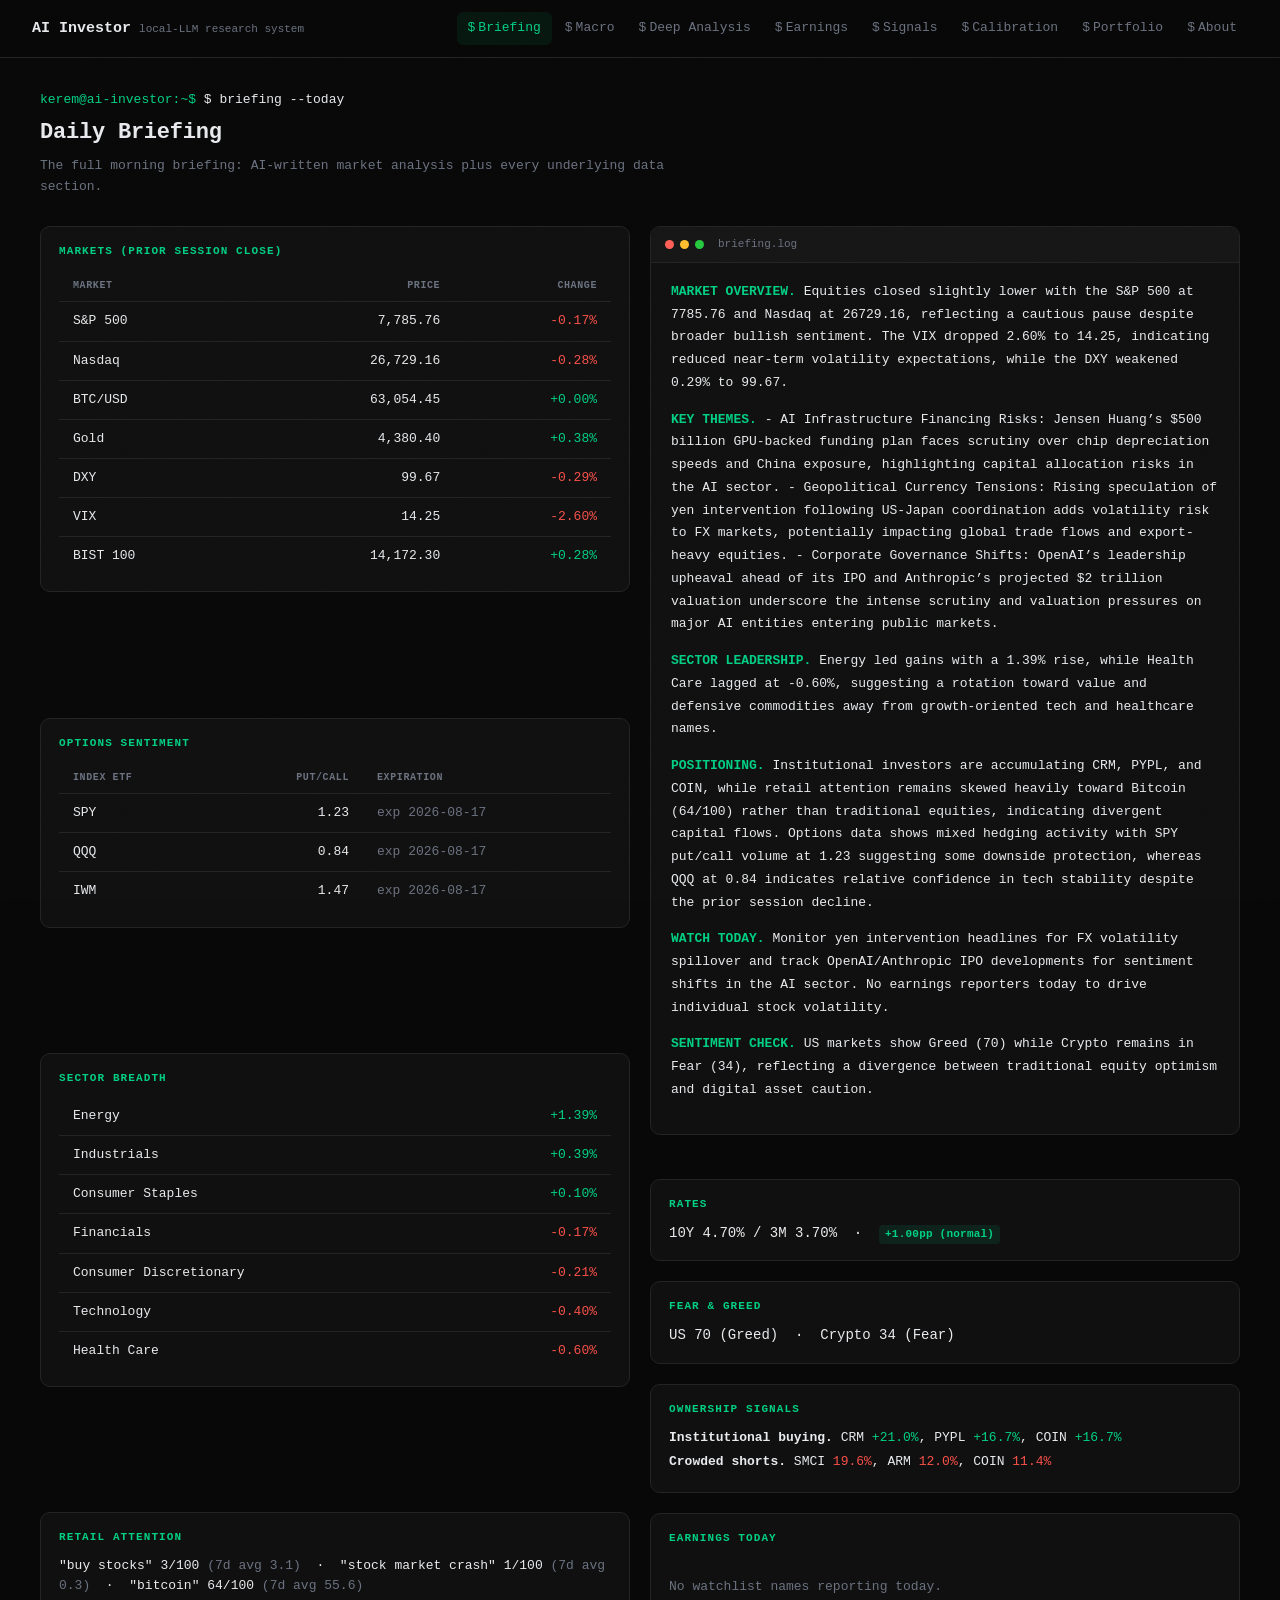
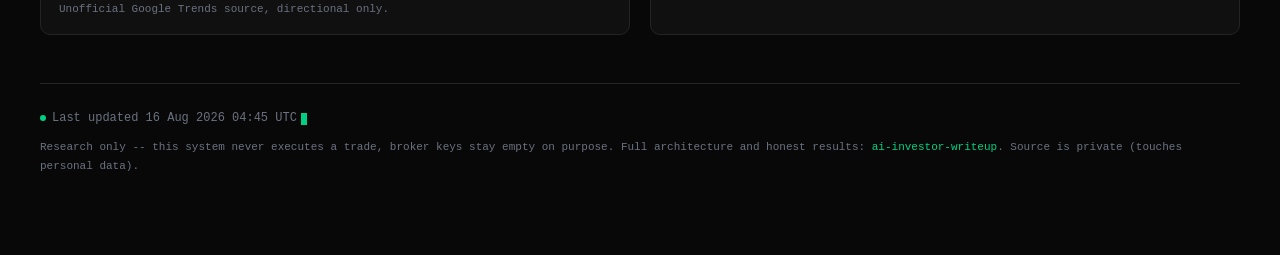
==== commit cc81de7a: "Dashboard refresh 2026-08-16 07:45" ====
--- a/index.html
+++ b/index.html
@@ -28,25 +28,22 @@
     <div class="paired-row"><div class="stack"><div class="data-block"><div class="section-label">Markets (Prior Session Close)</div><div class="table-scroll"><table><thead><tr><th>Market</th><th class="num">Price</th><th class="num">Change</th></tr></thead>
       <tbody><tr><td>S&amp;P 500</td><td class="num">7,785.76</td>
       <td class="num neg-text">-0.17%</td></tr><tr><td>Nasdaq</td><td class="num">26,729.16</td>
-      <td class="num neg-text">-0.28%</td></tr><tr><td>BTC/USD</td><td class="num">63,071.39</td>
-      <td class="num pos-text">+0.00%</td></tr><tr><td>Gold</td><td class="num">4,432.00</td>
-      <td class="num pos-text">+1.57%</td></tr><tr><td>DXY</td><td class="num">99.64</td>
-      <td class="num neg-text">-0.32%</td></tr><tr><td>VIX</td><td class="num">14.25</td>
+      <td class="num neg-text">-0.28%</td></tr><tr><td>BTC/USD</td><td class="num">63,054.45</td>
+      <td class="num pos-text">+0.00%</td></tr><tr><td>Gold</td><td class="num">4,380.40</td>
+      <td class="num pos-text">+0.38%</td></tr><tr><td>DXY</td><td class="num">99.67</td>
+      <td class="num neg-text">-0.29%</td></tr><tr><td>VIX</td><td class="num">14.25</td>
       <td class="num neg-text">-2.60%</td></tr><tr><td>BIST 100</td><td class="num">14,172.30</td>
       <td class="num pos-text">+0.28%</td></tr></tbody></table></div></div><div class="data-block"><div class="section-label">Options Sentiment</div><div class="table-scroll"><table><thead><tr><th>Index ETF</th><th class="num">Put/Call</th><th>Expiration</th></tr></thead>
       <tbody><tr><td>SPY</td><td class="num">1.23</td>
       <td class="muted-text">exp 2026-08-17</td></tr><tr><td>QQQ</td><td class="num">0.84</td>
       <td class="muted-text">exp 2026-08-17</td></tr><tr><td>IWM</td><td class="num">1.47</td>
-      <td class="muted-text">exp 2026-08-17</td></tr></tbody></table></div></div><div class="data-block"><div class="section-label">Sector Breadth</div><div class="table-scroll"><table><tbody><tr><td>Energy</td><td class="num pos-text">+1.39%</td></tr><tr><td>Industrials</td><td class="num pos-text">+0.39%</td></tr><tr><td>Consumer Staples</td><td class="num pos-text">+0.10%</td></tr><tr><td>Financials</td><td class="num neg-text">-0.17%</td></tr><tr><td>Consumer Discretionary</td><td class="num neg-text">-0.21%</td></tr><tr><td>Technology</td><td class="num neg-text">-0.40%</td></tr><tr><td>Health Care</td><td class="num neg-text">-0.60%</td></tr></tbody></table></div></div><div class="data-block"><div class="section-label">Retail Attention</div><p style="font-size:13px;">"buy stocks" 3/100 <span class="muted-text">(7d avg 3.1)</span> &nbsp;·&nbsp; "stock market crash" 0/100 <span class="muted-text">(7d avg 0.3)</span> &nbsp;·&nbsp; "bitcoin" 53/100 <span class="muted-text">(7d avg 54.8)</span></p><p style="font-size:11px;color:var(--muted);margin-top:4px;">Unofficial Google Trends source, directional only.</p></div></div><div class="col-flow"><div class="term-window"><div class="term-titlebar"><div class="term-dots"><span class="term-dot r"></span><span class="term-dot y"></span><span class="term-dot g"></span></div>
-    <span class="term-titlebar-label">briefing.log</span></div><div class="term-body narrative"><p style="font-size:13px;line-height:1.75;margin-bottom:14px;"><b style="color:var(--accent2);">MARKET OVERVIEW.</b> Equities closed slightly lower with the S&amp;P 500 down 0.17% and Nasdaq down 0.28%, reflecting mild profit-taking amid low volatility. Gold surged 1.57% to $4,432 as the DXY weakened 0.32%, signaling a shift in safe-haven demand despite stable US rates.</p><p style="font-size:13px;line-height:1.75;margin-bottom:14px;"><b style="color:var(--accent2);">KEY THEMES.</b> - AI Infrastructure Dominance: Market focus remains on enablers and supply chain resilience, highlighted by Nvidia’s massive financing plans and Anthropic’s anticipated $2tn IPO valuation.
-- Geopolitical Gold Dynamics: Venezuela’s push to reclaim gold from the Bank of England underscores growing institutional demand for physical precious metals as a hedge against currency instability.
-- Regulatory Shifts in Crypto and Real Estate: Conditional approval for Trump-linked crypto ventures and new bans on institutional homebuying are reshaping regulatory landscapes for alternative asset classes.
-
-3. SECTOR LEADINESS
-Energy led gains with a 1.39% rise, while Health Care lagged significantly at -0.60%, indicating a rotation toward value and defensive commodities away from growth sectors.</p><p style="font-size:13px;line-height:1.75;margin-bottom:14px;"><b style="color:var(--accent2);">POSITIONING.</b> Institutional flows favor CRM, PYPL, and COIN, while crowded shorts in SMCI and ARM suggest potential squeeze risks if sentiment shifts. Retail attention is thin on equities but high on Bitcoin, though options data shows mixed hedging with SPY skewing put-heavy while QQQ remains call-biased.</p><p style="font-size:13px;line-height:1.75;margin-bottom:14px;"><b style="color:var(--accent2);">WATCH TODAY.</b> Monitor gold prices for sustained momentum above $4,400 as a barometer for dollar weakness and geopolitical risk. Track Treasury yields for any reaction to the trillion-dollar IPO pipeline and potential yen intervention rhetoric.</p><p style="font-size:13px;line-height:1.75;margin-bottom:14px;"><b style="color:var(--accent2);">SENTIMENT CHECK.</b> US markets show Greed (70) while Crypto remains in Fear (34), highlighting a divergence in risk appetite between traditional equities and digital assets.</p></div></div><div class="stack"><div class="data-block"><div class="section-label">Rates</div><p style="font-size:14px;">10Y 4.70% / 3M 3.70%
+      <td class="muted-text">exp 2026-08-17</td></tr></tbody></table></div></div><div class="data-block"><div class="section-label">Sector Breadth</div><div class="table-scroll"><table><tbody><tr><td>Energy</td><td class="num pos-text">+1.39%</td></tr><tr><td>Industrials</td><td class="num pos-text">+0.39%</td></tr><tr><td>Consumer Staples</td><td class="num pos-text">+0.10%</td></tr><tr><td>Financials</td><td class="num neg-text">-0.17%</td></tr><tr><td>Consumer Discretionary</td><td class="num neg-text">-0.21%</td></tr><tr><td>Technology</td><td class="num neg-text">-0.40%</td></tr><tr><td>Health Care</td><td class="num neg-text">-0.60%</td></tr></tbody></table></div></div><div class="data-block"><div class="section-label">Retail Attention</div><p style="font-size:13px;">"buy stocks" 3/100 <span class="muted-text">(7d avg 3.1)</span> &nbsp;·&nbsp; "stock market crash" 1/100 <span class="muted-text">(7d avg 0.3)</span> &nbsp;·&nbsp; "bitcoin" 64/100 <span class="muted-text">(7d avg 55.6)</span></p><p style="font-size:11px;color:var(--muted);margin-top:4px;">Unofficial Google Trends source, directional only.</p></div></div><div class="col-flow"><div class="term-window"><div class="term-titlebar"><div class="term-dots"><span class="term-dot r"></span><span class="term-dot y"></span><span class="term-dot g"></span></div>
+    <span class="term-titlebar-label">briefing.log</span></div><div class="term-body narrative"><p style="font-size:13px;line-height:1.75;margin-bottom:14px;"><b style="color:var(--accent2);">MARKET OVERVIEW.</b> Equities closed slightly lower with the S&amp;P 500 at 7785.76 and Nasdaq at 26729.16, reflecting a cautious pause despite broader bullish sentiment. The VIX dropped 2.60% to 14.25, indicating reduced near-term volatility expectations, while the DXY weakened 0.29% to 99.67.</p><p style="font-size:13px;line-height:1.75;margin-bottom:14px;"><b style="color:var(--accent2);">KEY THEMES.</b> - AI Infrastructure Financing Risks: Jensen Huang’s $500 billion GPU-backed funding plan faces scrutiny over chip depreciation speeds and China exposure, highlighting capital allocation risks in the AI sector.
+- Geopolitical Currency Tensions: Rising speculation of yen intervention following US-Japan coordination adds volatility risk to FX markets, potentially impacting global trade flows and export-heavy equities.
+- Corporate Governance Shifts: OpenAI’s leadership upheaval ahead of its IPO and Anthropic’s projected $2 trillion valuation underscore the intense scrutiny and valuation pressures on major AI entities entering public markets.</p><p style="font-size:13px;line-height:1.75;margin-bottom:14px;"><b style="color:var(--accent2);">SECTOR LEADERSHIP.</b> Energy led gains with a 1.39% rise, while Health Care lagged at -0.60%, suggesting a rotation toward value and defensive commodities away from growth-oriented tech and healthcare names.</p><p style="font-size:13px;line-height:1.75;margin-bottom:14px;"><b style="color:var(--accent2);">POSITIONING.</b> Institutional investors are accumulating CRM, PYPL, and COIN, while retail attention remains skewed heavily toward Bitcoin (64/100) rather than traditional equities, indicating divergent capital flows. Options data shows mixed hedging activity with SPY put/call volume at 1.23 suggesting some downside protection, whereas QQQ at 0.84 indicates relative confidence in tech stability despite the prior session decline.</p><p style="font-size:13px;line-height:1.75;margin-bottom:14px;"><b style="color:var(--accent2);">WATCH TODAY.</b> Monitor yen intervention headlines for FX volatility spillover and track OpenAI/Anthropic IPO developments for sentiment shifts in the AI sector. No earnings reporters today to drive individual stock volatility.</p><p style="font-size:13px;line-height:1.75;margin-bottom:14px;"><b style="color:var(--accent2);">SENTIMENT CHECK.</b> US markets show Greed (70) while Crypto remains in Fear (34), reflecting a divergence between traditional equity optimism and digital asset caution.</p></div></div><div class="stack"><div class="data-block"><div class="section-label">Rates</div><p style="font-size:14px;">10Y 4.70% / 3M 3.70%
           &nbsp;·&nbsp; <span class="tag pos">+1.00pp (normal)</span></p></div><div class="data-block"><div class="section-label">Fear &amp; Greed</div><p style="font-size:14px;">US 70 (Greed) &nbsp;·&nbsp; Crypto 34 (Fear)</p></div><div class="data-block"><div class="section-label">Ownership Signals</div><p style="font-size:13px;margin:4px 0;"><b>Institutional buying.</b> CRM <span class="pos-text">+21.0%</span>, PYPL <span class="pos-text">+16.7%</span>, COIN <span class="pos-text">+16.7%</span></p><p style="font-size:13px;margin:4px 0;"><b>Crowded shorts.</b> SMCI <span class="neg-text">19.6%</span>, ARM <span class="neg-text">12.0%</span>, COIN <span class="neg-text">11.4%</span></p></div><div class="data-block"><div class="section-label">Earnings Today</div><p class="empty-state">No watchlist names reporting today.</p></div></div></div></div>
     <div class="page-footer">
-      <div class="last-updated"><span class="dot"></span>Last updated 15 Aug 2026 04:45 UTC<span class="cursor-block"></span></div>
+      <div class="last-updated"><span class="dot"></span>Last updated 16 Aug 2026 04:45 UTC<span class="cursor-block"></span></div>
       <p style="margin-top:10px;">Research only -- this system never executes a trade, broker keys stay empty on purpose.
       Full architecture and honest results: <a href="https://github.com/cliteka-cell/ai-investor-writeup" target="_blank">ai-investor-writeup</a>.
       Source is private (touches personal data).</p>
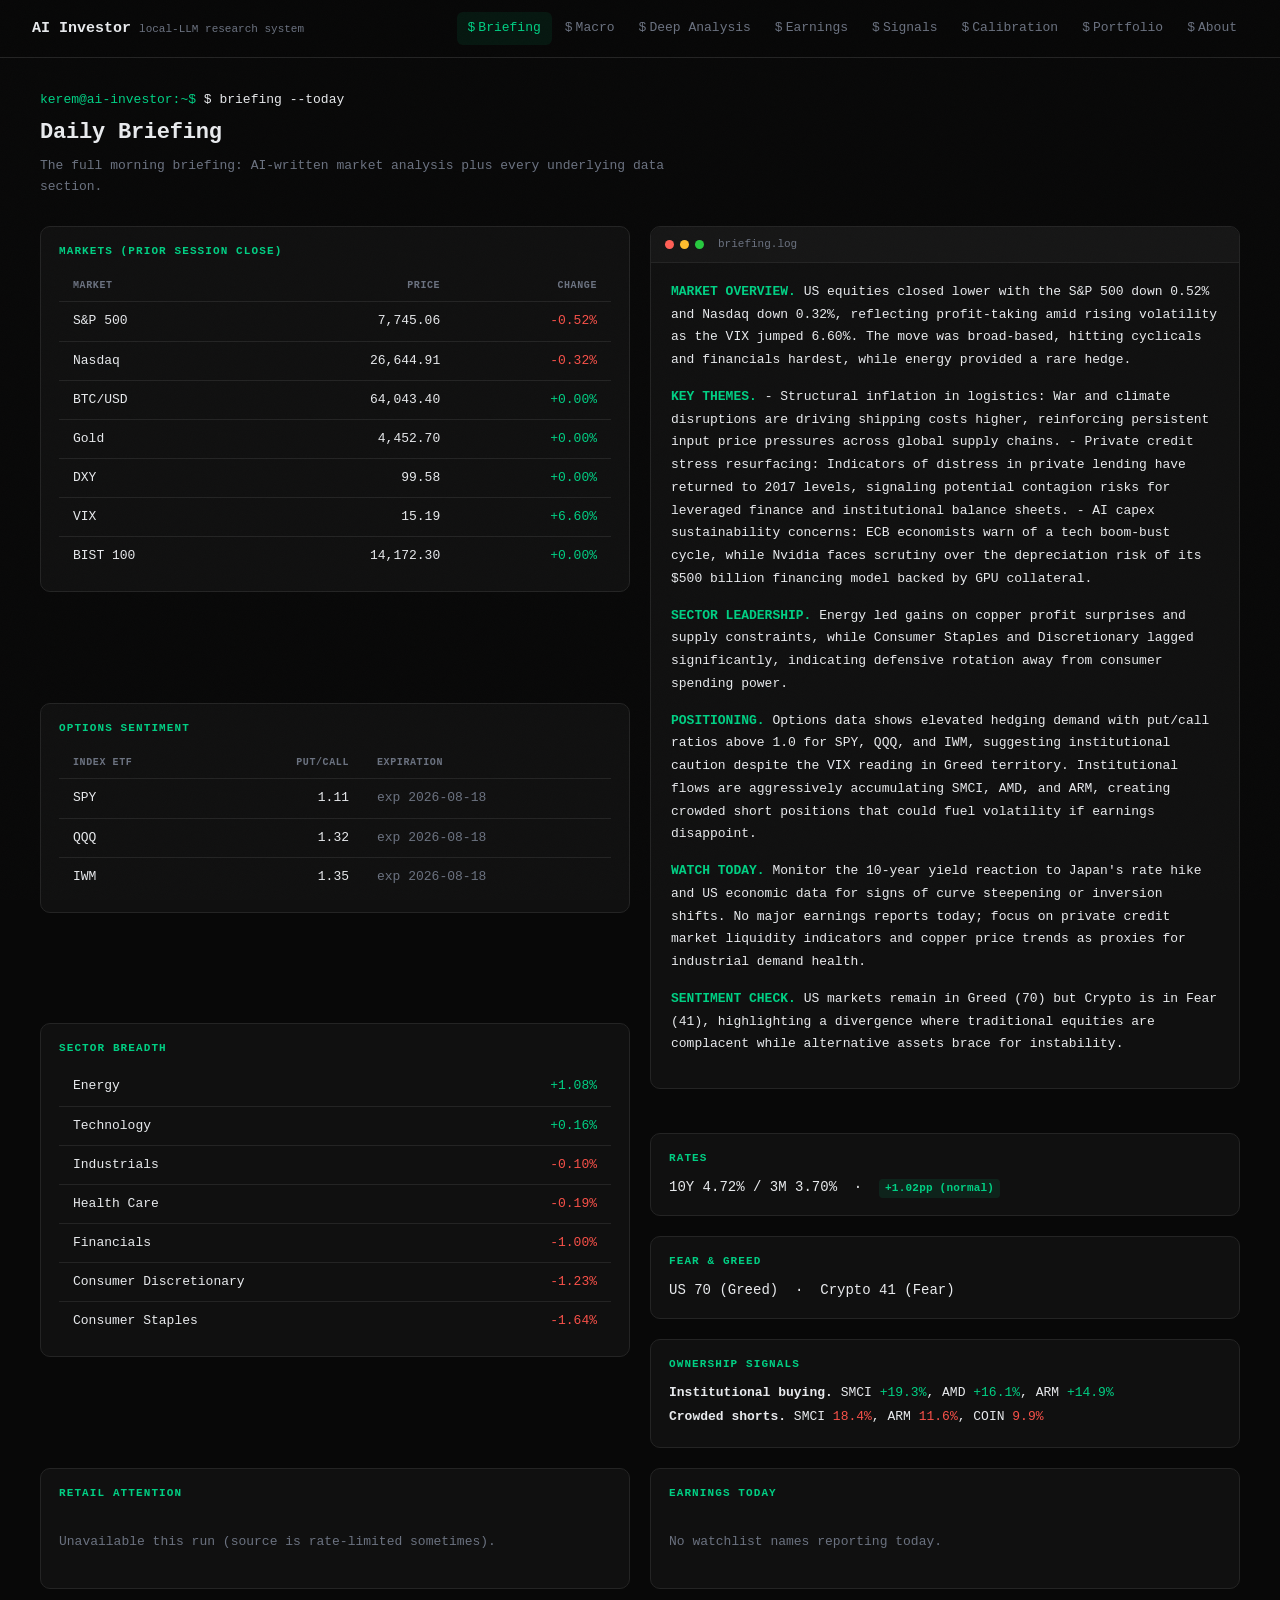
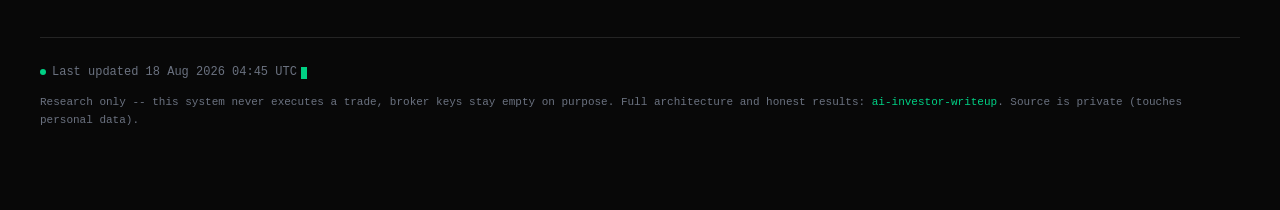
==== commit 74765692: "Dashboard refresh 2026-08-18 07:45" ====
--- a/index.html
+++ b/index.html
@@ -26,24 +26,24 @@
       <div class="page-desc">The full morning briefing: AI-written market analysis plus every underlying data section.</div>
     </div>
     <div class="paired-row"><div class="stack"><div class="data-block"><div class="section-label">Markets (Prior Session Close)</div><div class="table-scroll"><table><thead><tr><th>Market</th><th class="num">Price</th><th class="num">Change</th></tr></thead>
-      <tbody><tr><td>S&amp;P 500</td><td class="num">7,785.76</td>
-      <td class="num neg-text">-0.17%</td></tr><tr><td>Nasdaq</td><td class="num">26,729.16</td>
-      <td class="num neg-text">-0.28%</td></tr><tr><td>BTC/USD</td><td class="num">63,054.45</td>
-      <td class="num pos-text">+0.00%</td></tr><tr><td>Gold</td><td class="num">4,380.40</td>
-      <td class="num pos-text">+0.38%</td></tr><tr><td>DXY</td><td class="num">99.67</td>
-      <td class="num neg-text">-0.29%</td></tr><tr><td>VIX</td><td class="num">14.25</td>
-      <td class="num neg-text">-2.60%</td></tr><tr><td>BIST 100</td><td class="num">14,172.30</td>
-      <td class="num pos-text">+0.28%</td></tr></tbody></table></div></div><div class="data-block"><div class="section-label">Options Sentiment</div><div class="table-scroll"><table><thead><tr><th>Index ETF</th><th class="num">Put/Call</th><th>Expiration</th></tr></thead>
-      <tbody><tr><td>SPY</td><td class="num">1.23</td>
-      <td class="muted-text">exp 2026-08-17</td></tr><tr><td>QQQ</td><td class="num">0.84</td>
-      <td class="muted-text">exp 2026-08-17</td></tr><tr><td>IWM</td><td class="num">1.47</td>
-      <td class="muted-text">exp 2026-08-17</td></tr></tbody></table></div></div><div class="data-block"><div class="section-label">Sector Breadth</div><div class="table-scroll"><table><tbody><tr><td>Energy</td><td class="num pos-text">+1.39%</td></tr><tr><td>Industrials</td><td class="num pos-text">+0.39%</td></tr><tr><td>Consumer Staples</td><td class="num pos-text">+0.10%</td></tr><tr><td>Financials</td><td class="num neg-text">-0.17%</td></tr><tr><td>Consumer Discretionary</td><td class="num neg-text">-0.21%</td></tr><tr><td>Technology</td><td class="num neg-text">-0.40%</td></tr><tr><td>Health Care</td><td class="num neg-text">-0.60%</td></tr></tbody></table></div></div><div class="data-block"><div class="section-label">Retail Attention</div><p style="font-size:13px;">"buy stocks" 3/100 <span class="muted-text">(7d avg 3.1)</span> &nbsp;·&nbsp; "stock market crash" 1/100 <span class="muted-text">(7d avg 0.3)</span> &nbsp;·&nbsp; "bitcoin" 64/100 <span class="muted-text">(7d avg 55.6)</span></p><p style="font-size:11px;color:var(--muted);margin-top:4px;">Unofficial Google Trends source, directional only.</p></div></div><div class="col-flow"><div class="term-window"><div class="term-titlebar"><div class="term-dots"><span class="term-dot r"></span><span class="term-dot y"></span><span class="term-dot g"></span></div>
-    <span class="term-titlebar-label">briefing.log</span></div><div class="term-body narrative"><p style="font-size:13px;line-height:1.75;margin-bottom:14px;"><b style="color:var(--accent2);">MARKET OVERVIEW.</b> Equities closed slightly lower with the S&amp;P 500 at 7785.76 and Nasdaq at 26729.16, reflecting a cautious pause despite broader bullish sentiment. The VIX dropped 2.60% to 14.25, indicating reduced near-term volatility expectations, while the DXY weakened 0.29% to 99.67.</p><p style="font-size:13px;line-height:1.75;margin-bottom:14px;"><b style="color:var(--accent2);">KEY THEMES.</b> - AI Infrastructure Financing Risks: Jensen Huang’s $500 billion GPU-backed funding plan faces scrutiny over chip depreciation speeds and China exposure, highlighting capital allocation risks in the AI sector.
-- Geopolitical Currency Tensions: Rising speculation of yen intervention following US-Japan coordination adds volatility risk to FX markets, potentially impacting global trade flows and export-heavy equities.
-- Corporate Governance Shifts: OpenAI’s leadership upheaval ahead of its IPO and Anthropic’s projected $2 trillion valuation underscore the intense scrutiny and valuation pressures on major AI entities entering public markets.</p><p style="font-size:13px;line-height:1.75;margin-bottom:14px;"><b style="color:var(--accent2);">SECTOR LEADERSHIP.</b> Energy led gains with a 1.39% rise, while Health Care lagged at -0.60%, suggesting a rotation toward value and defensive commodities away from growth-oriented tech and healthcare names.</p><p style="font-size:13px;line-height:1.75;margin-bottom:14px;"><b style="color:var(--accent2);">POSITIONING.</b> Institutional investors are accumulating CRM, PYPL, and COIN, while retail attention remains skewed heavily toward Bitcoin (64/100) rather than traditional equities, indicating divergent capital flows. Options data shows mixed hedging activity with SPY put/call volume at 1.23 suggesting some downside protection, whereas QQQ at 0.84 indicates relative confidence in tech stability despite the prior session decline.</p><p style="font-size:13px;line-height:1.75;margin-bottom:14px;"><b style="color:var(--accent2);">WATCH TODAY.</b> Monitor yen intervention headlines for FX volatility spillover and track OpenAI/Anthropic IPO developments for sentiment shifts in the AI sector. No earnings reporters today to drive individual stock volatility.</p><p style="font-size:13px;line-height:1.75;margin-bottom:14px;"><b style="color:var(--accent2);">SENTIMENT CHECK.</b> US markets show Greed (70) while Crypto remains in Fear (34), reflecting a divergence between traditional equity optimism and digital asset caution.</p></div></div><div class="stack"><div class="data-block"><div class="section-label">Rates</div><p style="font-size:14px;">10Y 4.70% / 3M 3.70%
-          &nbsp;·&nbsp; <span class="tag pos">+1.00pp (normal)</span></p></div><div class="data-block"><div class="section-label">Fear &amp; Greed</div><p style="font-size:14px;">US 70 (Greed) &nbsp;·&nbsp; Crypto 34 (Fear)</p></div><div class="data-block"><div class="section-label">Ownership Signals</div><p style="font-size:13px;margin:4px 0;"><b>Institutional buying.</b> CRM <span class="pos-text">+21.0%</span>, PYPL <span class="pos-text">+16.7%</span>, COIN <span class="pos-text">+16.7%</span></p><p style="font-size:13px;margin:4px 0;"><b>Crowded shorts.</b> SMCI <span class="neg-text">19.6%</span>, ARM <span class="neg-text">12.0%</span>, COIN <span class="neg-text">11.4%</span></p></div><div class="data-block"><div class="section-label">Earnings Today</div><p class="empty-state">No watchlist names reporting today.</p></div></div></div></div>
+      <tbody><tr><td>S&amp;P 500</td><td class="num">7,745.06</td>
+      <td class="num neg-text">-0.52%</td></tr><tr><td>Nasdaq</td><td class="num">26,644.91</td>
+      <td class="num neg-text">-0.32%</td></tr><tr><td>BTC/USD</td><td class="num">64,043.40</td>
+      <td class="num pos-text">+0.00%</td></tr><tr><td>Gold</td><td class="num">4,452.70</td>
+      <td class="num pos-text">+0.00%</td></tr><tr><td>DXY</td><td class="num">99.58</td>
+      <td class="num pos-text">+0.00%</td></tr><tr><td>VIX</td><td class="num">15.19</td>
+      <td class="num pos-text">+6.60%</td></tr><tr><td>BIST 100</td><td class="num">14,172.30</td>
+      <td class="num pos-text">+0.00%</td></tr></tbody></table></div></div><div class="data-block"><div class="section-label">Options Sentiment</div><div class="table-scroll"><table><thead><tr><th>Index ETF</th><th class="num">Put/Call</th><th>Expiration</th></tr></thead>
+      <tbody><tr><td>SPY</td><td class="num">1.11</td>
+      <td class="muted-text">exp 2026-08-18</td></tr><tr><td>QQQ</td><td class="num">1.32</td>
+      <td class="muted-text">exp 2026-08-18</td></tr><tr><td>IWM</td><td class="num">1.35</td>
+      <td class="muted-text">exp 2026-08-18</td></tr></tbody></table></div></div><div class="data-block"><div class="section-label">Sector Breadth</div><div class="table-scroll"><table><tbody><tr><td>Energy</td><td class="num pos-text">+1.08%</td></tr><tr><td>Technology</td><td class="num pos-text">+0.16%</td></tr><tr><td>Industrials</td><td class="num neg-text">-0.10%</td></tr><tr><td>Health Care</td><td class="num neg-text">-0.19%</td></tr><tr><td>Financials</td><td class="num neg-text">-1.00%</td></tr><tr><td>Consumer Discretionary</td><td class="num neg-text">-1.23%</td></tr><tr><td>Consumer Staples</td><td class="num neg-text">-1.64%</td></tr></tbody></table></div></div><div class="data-block"><div class="section-label">Retail Attention</div><p class="empty-state">Unavailable this run (source is rate-limited sometimes).</p></div></div><div class="col-flow"><div class="term-window"><div class="term-titlebar"><div class="term-dots"><span class="term-dot r"></span><span class="term-dot y"></span><span class="term-dot g"></span></div>
+    <span class="term-titlebar-label">briefing.log</span></div><div class="term-body narrative"><p style="font-size:13px;line-height:1.75;margin-bottom:14px;"><b style="color:var(--accent2);">MARKET OVERVIEW.</b> US equities closed lower with the S&amp;P 500 down 0.52% and Nasdaq down 0.32%, reflecting profit-taking amid rising volatility as the VIX jumped 6.60%. The move was broad-based, hitting cyclicals and financials hardest, while energy provided a rare hedge.</p><p style="font-size:13px;line-height:1.75;margin-bottom:14px;"><b style="color:var(--accent2);">KEY THEMES.</b> - Structural inflation in logistics: War and climate disruptions are driving shipping costs higher, reinforcing persistent input price pressures across global supply chains.
+- Private credit stress resurfacing: Indicators of distress in private lending have returned to 2017 levels, signaling potential contagion risks for leveraged finance and institutional balance sheets.
+- AI capex sustainability concerns: ECB economists warn of a tech boom-bust cycle, while Nvidia faces scrutiny over the depreciation risk of its $500 billion financing model backed by GPU collateral.</p><p style="font-size:13px;line-height:1.75;margin-bottom:14px;"><b style="color:var(--accent2);">SECTOR LEADERSHIP.</b> Energy led gains on copper profit surprises and supply constraints, while Consumer Staples and Discretionary lagged significantly, indicating defensive rotation away from consumer spending power.</p><p style="font-size:13px;line-height:1.75;margin-bottom:14px;"><b style="color:var(--accent2);">POSITIONING.</b> Options data shows elevated hedging demand with put/call ratios above 1.0 for SPY, QQQ, and IWM, suggesting institutional caution despite the VIX reading in Greed territory. Institutional flows are aggressively accumulating SMCI, AMD, and ARM, creating crowded short positions that could fuel volatility if earnings disappoint.</p><p style="font-size:13px;line-height:1.75;margin-bottom:14px;"><b style="color:var(--accent2);">WATCH TODAY.</b> Monitor the 10-year yield reaction to Japan's rate hike and US economic data for signs of curve steepening or inversion shifts. No major earnings reports today; focus on private credit market liquidity indicators and copper price trends as proxies for industrial demand health.</p><p style="font-size:13px;line-height:1.75;margin-bottom:14px;"><b style="color:var(--accent2);">SENTIMENT CHECK.</b> US markets remain in Greed (70) but Crypto is in Fear (41), highlighting a divergence where traditional equities are complacent while alternative assets brace for instability.</p></div></div><div class="stack"><div class="data-block"><div class="section-label">Rates</div><p style="font-size:14px;">10Y 4.72% / 3M 3.70%
+          &nbsp;·&nbsp; <span class="tag pos">+1.02pp (normal)</span></p></div><div class="data-block"><div class="section-label">Fear &amp; Greed</div><p style="font-size:14px;">US 70 (Greed) &nbsp;·&nbsp; Crypto 41 (Fear)</p></div><div class="data-block"><div class="section-label">Ownership Signals</div><p style="font-size:13px;margin:4px 0;"><b>Institutional buying.</b> SMCI <span class="pos-text">+19.3%</span>, AMD <span class="pos-text">+16.1%</span>, ARM <span class="pos-text">+14.9%</span></p><p style="font-size:13px;margin:4px 0;"><b>Crowded shorts.</b> SMCI <span class="neg-text">18.4%</span>, ARM <span class="neg-text">11.6%</span>, COIN <span class="neg-text">9.9%</span></p></div><div class="data-block"><div class="section-label">Earnings Today</div><p class="empty-state">No watchlist names reporting today.</p></div></div></div></div>
     <div class="page-footer">
-      <div class="last-updated"><span class="dot"></span>Last updated 16 Aug 2026 04:45 UTC<span class="cursor-block"></span></div>
+      <div class="last-updated"><span class="dot"></span>Last updated 18 Aug 2026 04:45 UTC<span class="cursor-block"></span></div>
       <p style="margin-top:10px;">Research only -- this system never executes a trade, broker keys stay empty on purpose.
       Full architecture and honest results: <a href="https://github.com/cliteka-cell/ai-investor-writeup" target="_blank">ai-investor-writeup</a>.
       Source is private (touches personal data).</p>
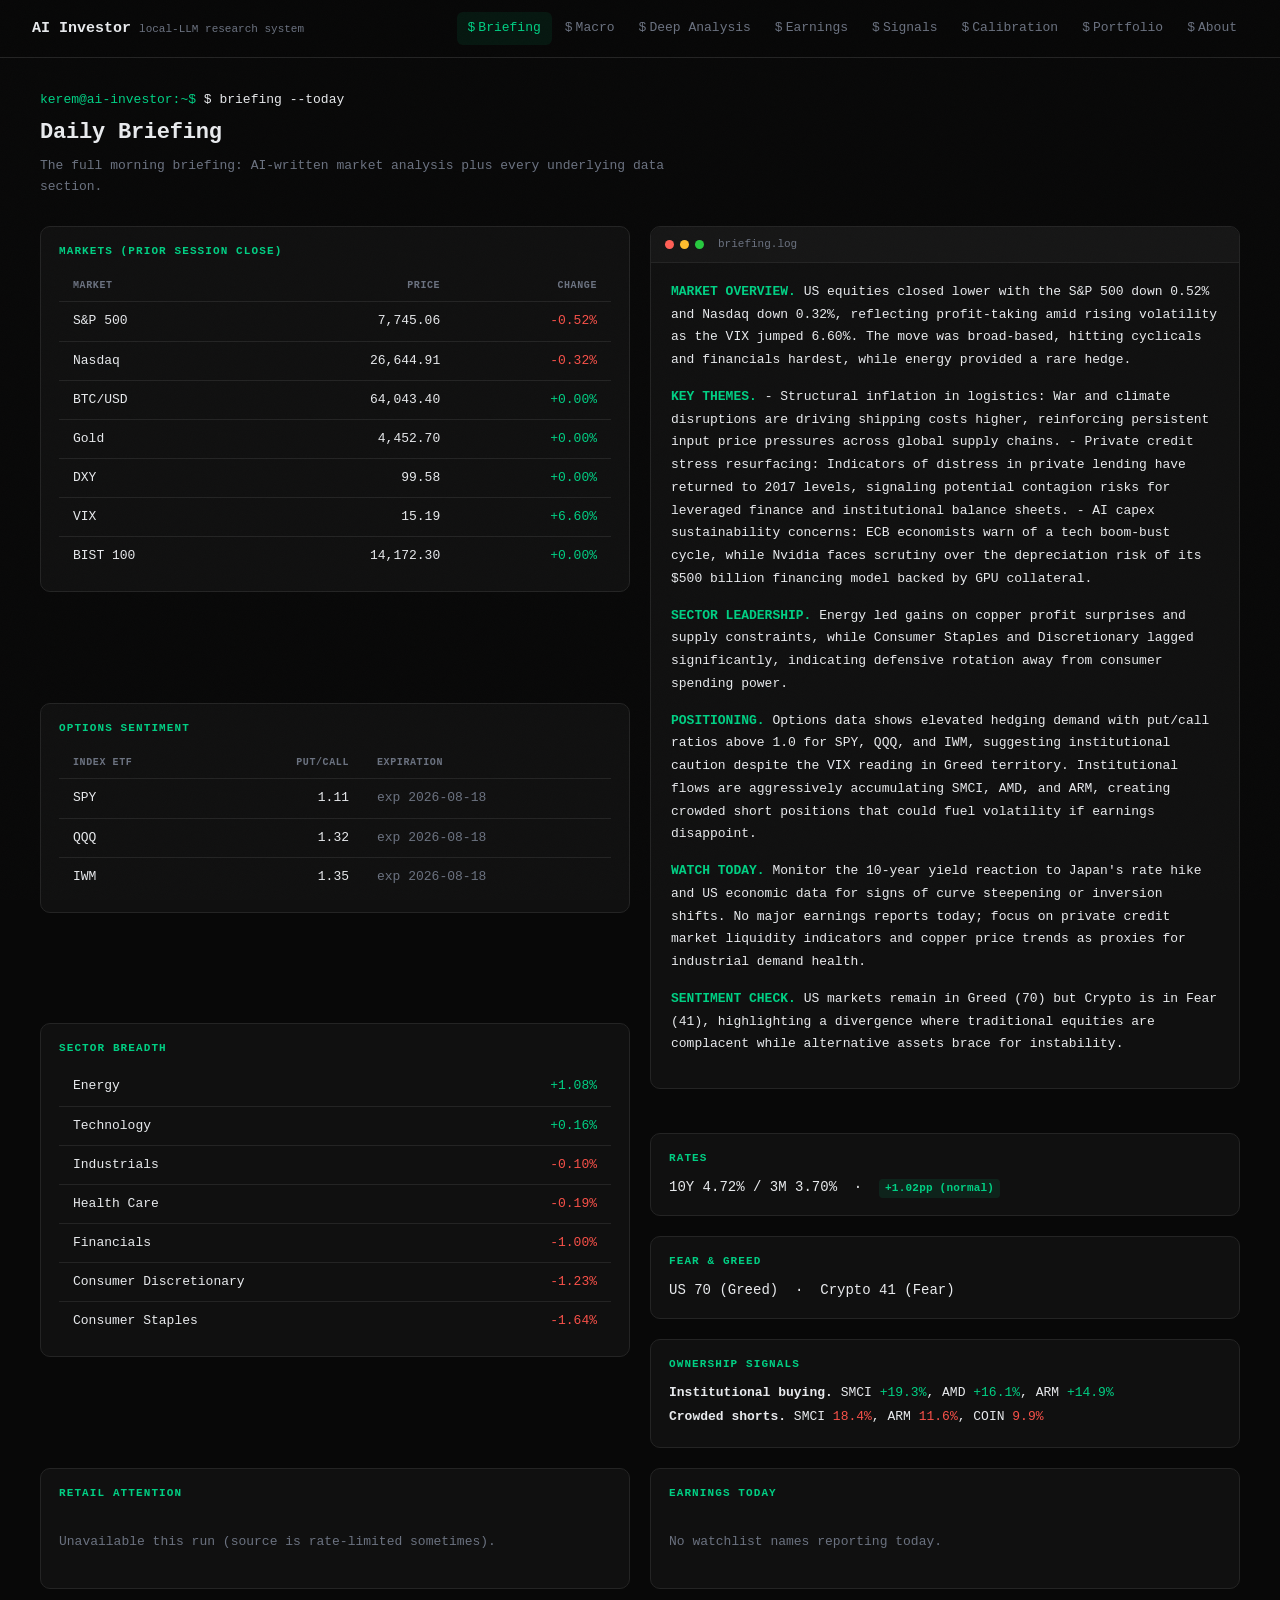
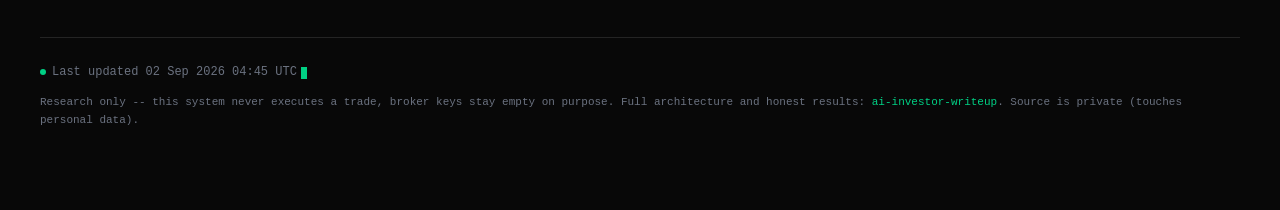
==== commit 9afc4577: "Dashboard refresh 2026-09-02 07:45" ====
--- a/index.html
+++ b/index.html
@@ -43,7 +43,7 @@
 - AI capex sustainability concerns: ECB economists warn of a tech boom-bust cycle, while Nvidia faces scrutiny over the depreciation risk of its $500 billion financing model backed by GPU collateral.</p><p style="font-size:13px;line-height:1.75;margin-bottom:14px;"><b style="color:var(--accent2);">SECTOR LEADERSHIP.</b> Energy led gains on copper profit surprises and supply constraints, while Consumer Staples and Discretionary lagged significantly, indicating defensive rotation away from consumer spending power.</p><p style="font-size:13px;line-height:1.75;margin-bottom:14px;"><b style="color:var(--accent2);">POSITIONING.</b> Options data shows elevated hedging demand with put/call ratios above 1.0 for SPY, QQQ, and IWM, suggesting institutional caution despite the VIX reading in Greed territory. Institutional flows are aggressively accumulating SMCI, AMD, and ARM, creating crowded short positions that could fuel volatility if earnings disappoint.</p><p style="font-size:13px;line-height:1.75;margin-bottom:14px;"><b style="color:var(--accent2);">WATCH TODAY.</b> Monitor the 10-year yield reaction to Japan's rate hike and US economic data for signs of curve steepening or inversion shifts. No major earnings reports today; focus on private credit market liquidity indicators and copper price trends as proxies for industrial demand health.</p><p style="font-size:13px;line-height:1.75;margin-bottom:14px;"><b style="color:var(--accent2);">SENTIMENT CHECK.</b> US markets remain in Greed (70) but Crypto is in Fear (41), highlighting a divergence where traditional equities are complacent while alternative assets brace for instability.</p></div></div><div class="stack"><div class="data-block"><div class="section-label">Rates</div><p style="font-size:14px;">10Y 4.72% / 3M 3.70%
           &nbsp;·&nbsp; <span class="tag pos">+1.02pp (normal)</span></p></div><div class="data-block"><div class="section-label">Fear &amp; Greed</div><p style="font-size:14px;">US 70 (Greed) &nbsp;·&nbsp; Crypto 41 (Fear)</p></div><div class="data-block"><div class="section-label">Ownership Signals</div><p style="font-size:13px;margin:4px 0;"><b>Institutional buying.</b> SMCI <span class="pos-text">+19.3%</span>, AMD <span class="pos-text">+16.1%</span>, ARM <span class="pos-text">+14.9%</span></p><p style="font-size:13px;margin:4px 0;"><b>Crowded shorts.</b> SMCI <span class="neg-text">18.4%</span>, ARM <span class="neg-text">11.6%</span>, COIN <span class="neg-text">9.9%</span></p></div><div class="data-block"><div class="section-label">Earnings Today</div><p class="empty-state">No watchlist names reporting today.</p></div></div></div></div>
     <div class="page-footer">
-      <div class="last-updated"><span class="dot"></span>Last updated 18 Aug 2026 04:45 UTC<span class="cursor-block"></span></div>
+      <div class="last-updated"><span class="dot"></span>Last updated 02 Sep 2026 04:45 UTC<span class="cursor-block"></span></div>
       <p style="margin-top:10px;">Research only -- this system never executes a trade, broker keys stay empty on purpose.
       Full architecture and honest results: <a href="https://github.com/cliteka-cell/ai-investor-writeup" target="_blank">ai-investor-writeup</a>.
       Source is private (touches personal data).</p>
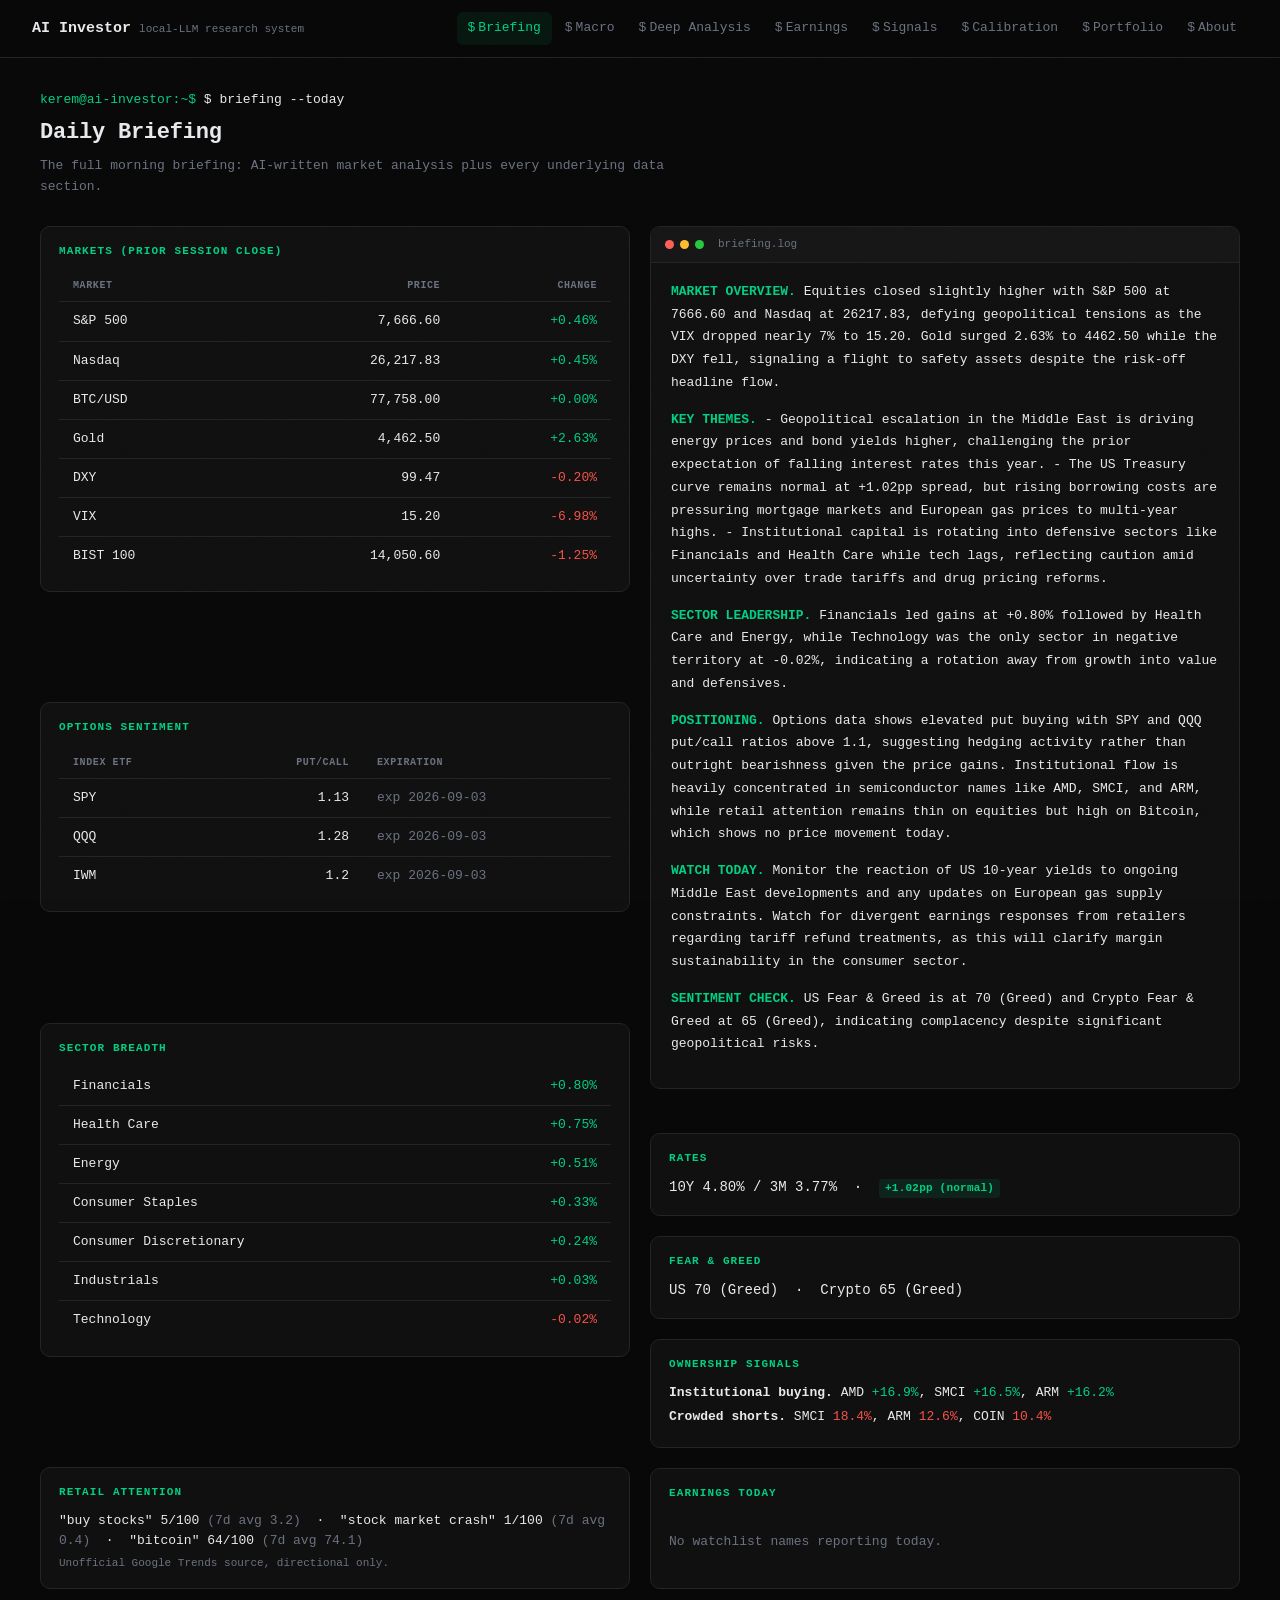
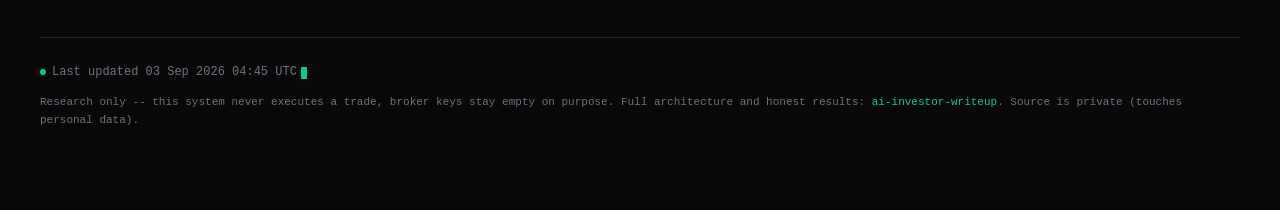
==== commit db07b36d: "Dashboard refresh 2026-09-03 07:45" ====
--- a/index.html
+++ b/index.html
@@ -26,24 +26,24 @@
       <div class="page-desc">The full morning briefing: AI-written market analysis plus every underlying data section.</div>
     </div>
     <div class="paired-row"><div class="stack"><div class="data-block"><div class="section-label">Markets (Prior Session Close)</div><div class="table-scroll"><table><thead><tr><th>Market</th><th class="num">Price</th><th class="num">Change</th></tr></thead>
-      <tbody><tr><td>S&amp;P 500</td><td class="num">7,745.06</td>
-      <td class="num neg-text">-0.52%</td></tr><tr><td>Nasdaq</td><td class="num">26,644.91</td>
-      <td class="num neg-text">-0.32%</td></tr><tr><td>BTC/USD</td><td class="num">64,043.40</td>
-      <td class="num pos-text">+0.00%</td></tr><tr><td>Gold</td><td class="num">4,452.70</td>
-      <td class="num pos-text">+0.00%</td></tr><tr><td>DXY</td><td class="num">99.58</td>
-      <td class="num pos-text">+0.00%</td></tr><tr><td>VIX</td><td class="num">15.19</td>
-      <td class="num pos-text">+6.60%</td></tr><tr><td>BIST 100</td><td class="num">14,172.30</td>
-      <td class="num pos-text">+0.00%</td></tr></tbody></table></div></div><div class="data-block"><div class="section-label">Options Sentiment</div><div class="table-scroll"><table><thead><tr><th>Index ETF</th><th class="num">Put/Call</th><th>Expiration</th></tr></thead>
-      <tbody><tr><td>SPY</td><td class="num">1.11</td>
-      <td class="muted-text">exp 2026-08-18</td></tr><tr><td>QQQ</td><td class="num">1.32</td>
-      <td class="muted-text">exp 2026-08-18</td></tr><tr><td>IWM</td><td class="num">1.35</td>
-      <td class="muted-text">exp 2026-08-18</td></tr></tbody></table></div></div><div class="data-block"><div class="section-label">Sector Breadth</div><div class="table-scroll"><table><tbody><tr><td>Energy</td><td class="num pos-text">+1.08%</td></tr><tr><td>Technology</td><td class="num pos-text">+0.16%</td></tr><tr><td>Industrials</td><td class="num neg-text">-0.10%</td></tr><tr><td>Health Care</td><td class="num neg-text">-0.19%</td></tr><tr><td>Financials</td><td class="num neg-text">-1.00%</td></tr><tr><td>Consumer Discretionary</td><td class="num neg-text">-1.23%</td></tr><tr><td>Consumer Staples</td><td class="num neg-text">-1.64%</td></tr></tbody></table></div></div><div class="data-block"><div class="section-label">Retail Attention</div><p class="empty-state">Unavailable this run (source is rate-limited sometimes).</p></div></div><div class="col-flow"><div class="term-window"><div class="term-titlebar"><div class="term-dots"><span class="term-dot r"></span><span class="term-dot y"></span><span class="term-dot g"></span></div>
-    <span class="term-titlebar-label">briefing.log</span></div><div class="term-body narrative"><p style="font-size:13px;line-height:1.75;margin-bottom:14px;"><b style="color:var(--accent2);">MARKET OVERVIEW.</b> US equities closed lower with the S&amp;P 500 down 0.52% and Nasdaq down 0.32%, reflecting profit-taking amid rising volatility as the VIX jumped 6.60%. The move was broad-based, hitting cyclicals and financials hardest, while energy provided a rare hedge.</p><p style="font-size:13px;line-height:1.75;margin-bottom:14px;"><b style="color:var(--accent2);">KEY THEMES.</b> - Structural inflation in logistics: War and climate disruptions are driving shipping costs higher, reinforcing persistent input price pressures across global supply chains.
-- Private credit stress resurfacing: Indicators of distress in private lending have returned to 2017 levels, signaling potential contagion risks for leveraged finance and institutional balance sheets.
-- AI capex sustainability concerns: ECB economists warn of a tech boom-bust cycle, while Nvidia faces scrutiny over the depreciation risk of its $500 billion financing model backed by GPU collateral.</p><p style="font-size:13px;line-height:1.75;margin-bottom:14px;"><b style="color:var(--accent2);">SECTOR LEADERSHIP.</b> Energy led gains on copper profit surprises and supply constraints, while Consumer Staples and Discretionary lagged significantly, indicating defensive rotation away from consumer spending power.</p><p style="font-size:13px;line-height:1.75;margin-bottom:14px;"><b style="color:var(--accent2);">POSITIONING.</b> Options data shows elevated hedging demand with put/call ratios above 1.0 for SPY, QQQ, and IWM, suggesting institutional caution despite the VIX reading in Greed territory. Institutional flows are aggressively accumulating SMCI, AMD, and ARM, creating crowded short positions that could fuel volatility if earnings disappoint.</p><p style="font-size:13px;line-height:1.75;margin-bottom:14px;"><b style="color:var(--accent2);">WATCH TODAY.</b> Monitor the 10-year yield reaction to Japan's rate hike and US economic data for signs of curve steepening or inversion shifts. No major earnings reports today; focus on private credit market liquidity indicators and copper price trends as proxies for industrial demand health.</p><p style="font-size:13px;line-height:1.75;margin-bottom:14px;"><b style="color:var(--accent2);">SENTIMENT CHECK.</b> US markets remain in Greed (70) but Crypto is in Fear (41), highlighting a divergence where traditional equities are complacent while alternative assets brace for instability.</p></div></div><div class="stack"><div class="data-block"><div class="section-label">Rates</div><p style="font-size:14px;">10Y 4.72% / 3M 3.70%
-          &nbsp;·&nbsp; <span class="tag pos">+1.02pp (normal)</span></p></div><div class="data-block"><div class="section-label">Fear &amp; Greed</div><p style="font-size:14px;">US 70 (Greed) &nbsp;·&nbsp; Crypto 41 (Fear)</p></div><div class="data-block"><div class="section-label">Ownership Signals</div><p style="font-size:13px;margin:4px 0;"><b>Institutional buying.</b> SMCI <span class="pos-text">+19.3%</span>, AMD <span class="pos-text">+16.1%</span>, ARM <span class="pos-text">+14.9%</span></p><p style="font-size:13px;margin:4px 0;"><b>Crowded shorts.</b> SMCI <span class="neg-text">18.4%</span>, ARM <span class="neg-text">11.6%</span>, COIN <span class="neg-text">9.9%</span></p></div><div class="data-block"><div class="section-label">Earnings Today</div><p class="empty-state">No watchlist names reporting today.</p></div></div></div></div>
+      <tbody><tr><td>S&amp;P 500</td><td class="num">7,666.60</td>
+      <td class="num pos-text">+0.46%</td></tr><tr><td>Nasdaq</td><td class="num">26,217.83</td>
+      <td class="num pos-text">+0.45%</td></tr><tr><td>BTC/USD</td><td class="num">77,758.00</td>
+      <td class="num pos-text">+0.00%</td></tr><tr><td>Gold</td><td class="num">4,462.50</td>
+      <td class="num pos-text">+2.63%</td></tr><tr><td>DXY</td><td class="num">99.47</td>
+      <td class="num neg-text">-0.20%</td></tr><tr><td>VIX</td><td class="num">15.20</td>
+      <td class="num neg-text">-6.98%</td></tr><tr><td>BIST 100</td><td class="num">14,050.60</td>
+      <td class="num neg-text">-1.25%</td></tr></tbody></table></div></div><div class="data-block"><div class="section-label">Options Sentiment</div><div class="table-scroll"><table><thead><tr><th>Index ETF</th><th class="num">Put/Call</th><th>Expiration</th></tr></thead>
+      <tbody><tr><td>SPY</td><td class="num">1.13</td>
+      <td class="muted-text">exp 2026-09-03</td></tr><tr><td>QQQ</td><td class="num">1.28</td>
+      <td class="muted-text">exp 2026-09-03</td></tr><tr><td>IWM</td><td class="num">1.2</td>
+      <td class="muted-text">exp 2026-09-03</td></tr></tbody></table></div></div><div class="data-block"><div class="section-label">Sector Breadth</div><div class="table-scroll"><table><tbody><tr><td>Financials</td><td class="num pos-text">+0.80%</td></tr><tr><td>Health Care</td><td class="num pos-text">+0.75%</td></tr><tr><td>Energy</td><td class="num pos-text">+0.51%</td></tr><tr><td>Consumer Staples</td><td class="num pos-text">+0.33%</td></tr><tr><td>Consumer Discretionary</td><td class="num pos-text">+0.24%</td></tr><tr><td>Industrials</td><td class="num pos-text">+0.03%</td></tr><tr><td>Technology</td><td class="num neg-text">-0.02%</td></tr></tbody></table></div></div><div class="data-block"><div class="section-label">Retail Attention</div><p style="font-size:13px;">"buy stocks" 5/100 <span class="muted-text">(7d avg 3.2)</span> &nbsp;·&nbsp; "stock market crash" 1/100 <span class="muted-text">(7d avg 0.4)</span> &nbsp;·&nbsp; "bitcoin" 64/100 <span class="muted-text">(7d avg 74.1)</span></p><p style="font-size:11px;color:var(--muted);margin-top:4px;">Unofficial Google Trends source, directional only.</p></div></div><div class="col-flow"><div class="term-window"><div class="term-titlebar"><div class="term-dots"><span class="term-dot r"></span><span class="term-dot y"></span><span class="term-dot g"></span></div>
+    <span class="term-titlebar-label">briefing.log</span></div><div class="term-body narrative"><p style="font-size:13px;line-height:1.75;margin-bottom:14px;"><b style="color:var(--accent2);">MARKET OVERVIEW.</b> Equities closed slightly higher with S&amp;P 500 at 7666.60 and Nasdaq at 26217.83, defying geopolitical tensions as the VIX dropped nearly 7% to 15.20. Gold surged 2.63% to 4462.50 while the DXY fell, signaling a flight to safety assets despite the risk-off headline flow.</p><p style="font-size:13px;line-height:1.75;margin-bottom:14px;"><b style="color:var(--accent2);">KEY THEMES.</b> - Geopolitical escalation in the Middle East is driving energy prices and bond yields higher, challenging the prior expectation of falling interest rates this year.
+- The US Treasury curve remains normal at +1.02pp spread, but rising borrowing costs are pressuring mortgage markets and European gas prices to multi-year highs.
+- Institutional capital is rotating into defensive sectors like Financials and Health Care while tech lags, reflecting caution amid uncertainty over trade tariffs and drug pricing reforms.</p><p style="font-size:13px;line-height:1.75;margin-bottom:14px;"><b style="color:var(--accent2);">SECTOR LEADERSHIP.</b> Financials led gains at +0.80% followed by Health Care and Energy, while Technology was the only sector in negative territory at -0.02%, indicating a rotation away from growth into value and defensives.</p><p style="font-size:13px;line-height:1.75;margin-bottom:14px;"><b style="color:var(--accent2);">POSITIONING.</b> Options data shows elevated put buying with SPY and QQQ put/call ratios above 1.1, suggesting hedging activity rather than outright bearishness given the price gains. Institutional flow is heavily concentrated in semiconductor names like AMD, SMCI, and ARM, while retail attention remains thin on equities but high on Bitcoin, which shows no price movement today.</p><p style="font-size:13px;line-height:1.75;margin-bottom:14px;"><b style="color:var(--accent2);">WATCH TODAY.</b> Monitor the reaction of US 10-year yields to ongoing Middle East developments and any updates on European gas supply constraints. Watch for divergent earnings responses from retailers regarding tariff refund treatments, as this will clarify margin sustainability in the consumer sector.</p><p style="font-size:13px;line-height:1.75;margin-bottom:14px;"><b style="color:var(--accent2);">SENTIMENT CHECK.</b> US Fear &amp; Greed is at 70 (Greed) and Crypto Fear &amp; Greed at 65 (Greed), indicating complacency despite significant geopolitical risks.</p></div></div><div class="stack"><div class="data-block"><div class="section-label">Rates</div><p style="font-size:14px;">10Y 4.80% / 3M 3.77%
+          &nbsp;·&nbsp; <span class="tag pos">+1.02pp (normal)</span></p></div><div class="data-block"><div class="section-label">Fear &amp; Greed</div><p style="font-size:14px;">US 70 (Greed) &nbsp;·&nbsp; Crypto 65 (Greed)</p></div><div class="data-block"><div class="section-label">Ownership Signals</div><p style="font-size:13px;margin:4px 0;"><b>Institutional buying.</b> AMD <span class="pos-text">+16.9%</span>, SMCI <span class="pos-text">+16.5%</span>, ARM <span class="pos-text">+16.2%</span></p><p style="font-size:13px;margin:4px 0;"><b>Crowded shorts.</b> SMCI <span class="neg-text">18.4%</span>, ARM <span class="neg-text">12.6%</span>, COIN <span class="neg-text">10.4%</span></p></div><div class="data-block"><div class="section-label">Earnings Today</div><p class="empty-state">No watchlist names reporting today.</p></div></div></div></div>
     <div class="page-footer">
-      <div class="last-updated"><span class="dot"></span>Last updated 02 Sep 2026 04:45 UTC<span class="cursor-block"></span></div>
+      <div class="last-updated"><span class="dot"></span>Last updated 03 Sep 2026 04:45 UTC<span class="cursor-block"></span></div>
       <p style="margin-top:10px;">Research only -- this system never executes a trade, broker keys stay empty on purpose.
       Full architecture and honest results: <a href="https://github.com/cliteka-cell/ai-investor-writeup" target="_blank">ai-investor-writeup</a>.
       Source is private (touches personal data).</p>
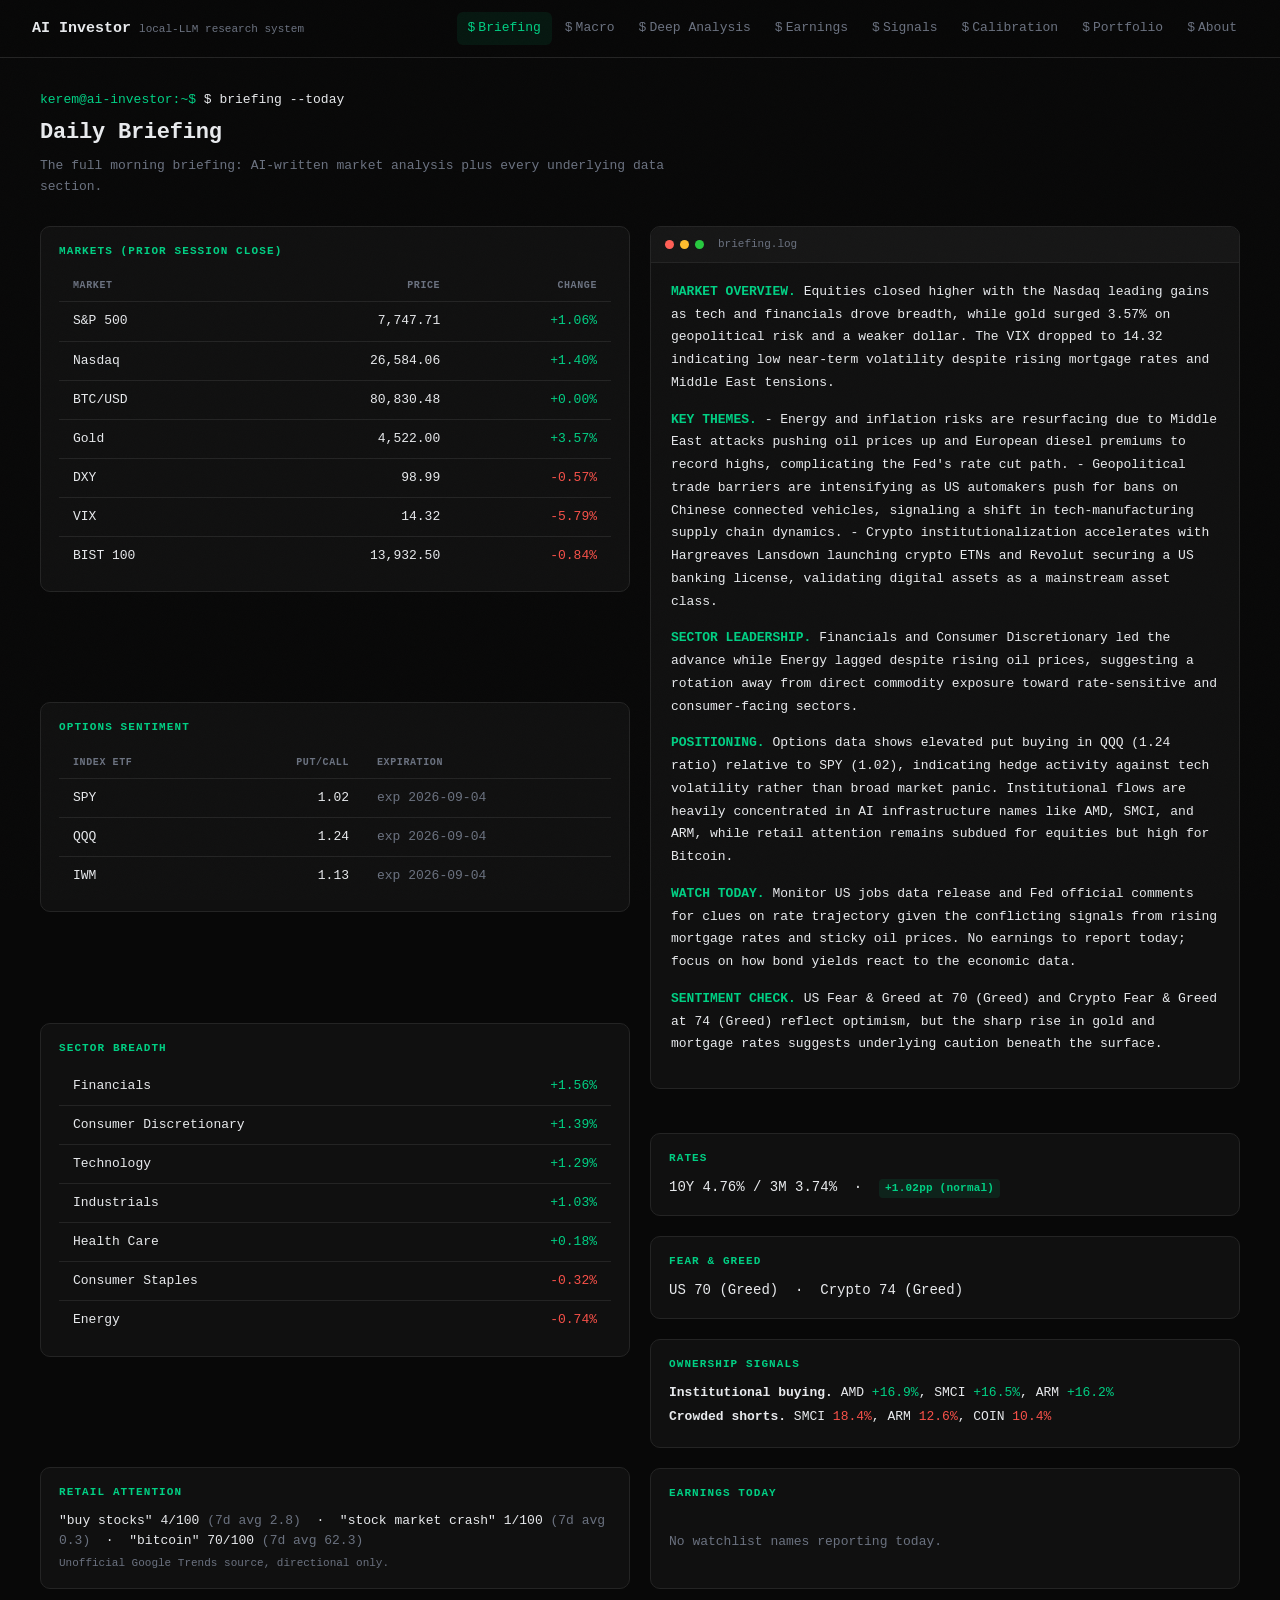
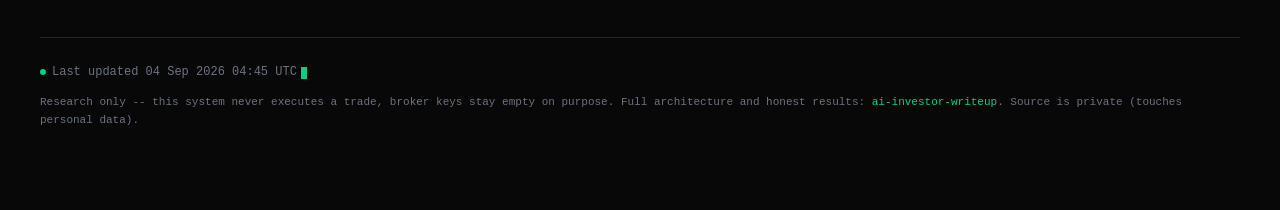
==== commit 2c4b9141: "Dashboard refresh 2026-09-04 07:45" ====
--- a/index.html
+++ b/index.html
@@ -26,24 +26,24 @@
       <div class="page-desc">The full morning briefing: AI-written market analysis plus every underlying data section.</div>
     </div>
     <div class="paired-row"><div class="stack"><div class="data-block"><div class="section-label">Markets (Prior Session Close)</div><div class="table-scroll"><table><thead><tr><th>Market</th><th class="num">Price</th><th class="num">Change</th></tr></thead>
-      <tbody><tr><td>S&amp;P 500</td><td class="num">7,666.60</td>
-      <td class="num pos-text">+0.46%</td></tr><tr><td>Nasdaq</td><td class="num">26,217.83</td>
-      <td class="num pos-text">+0.45%</td></tr><tr><td>BTC/USD</td><td class="num">77,758.00</td>
-      <td class="num pos-text">+0.00%</td></tr><tr><td>Gold</td><td class="num">4,462.50</td>
-      <td class="num pos-text">+2.63%</td></tr><tr><td>DXY</td><td class="num">99.47</td>
-      <td class="num neg-text">-0.20%</td></tr><tr><td>VIX</td><td class="num">15.20</td>
-      <td class="num neg-text">-6.98%</td></tr><tr><td>BIST 100</td><td class="num">14,050.60</td>
-      <td class="num neg-text">-1.25%</td></tr></tbody></table></div></div><div class="data-block"><div class="section-label">Options Sentiment</div><div class="table-scroll"><table><thead><tr><th>Index ETF</th><th class="num">Put/Call</th><th>Expiration</th></tr></thead>
-      <tbody><tr><td>SPY</td><td class="num">1.13</td>
-      <td class="muted-text">exp 2026-09-03</td></tr><tr><td>QQQ</td><td class="num">1.28</td>
-      <td class="muted-text">exp 2026-09-03</td></tr><tr><td>IWM</td><td class="num">1.2</td>
-      <td class="muted-text">exp 2026-09-03</td></tr></tbody></table></div></div><div class="data-block"><div class="section-label">Sector Breadth</div><div class="table-scroll"><table><tbody><tr><td>Financials</td><td class="num pos-text">+0.80%</td></tr><tr><td>Health Care</td><td class="num pos-text">+0.75%</td></tr><tr><td>Energy</td><td class="num pos-text">+0.51%</td></tr><tr><td>Consumer Staples</td><td class="num pos-text">+0.33%</td></tr><tr><td>Consumer Discretionary</td><td class="num pos-text">+0.24%</td></tr><tr><td>Industrials</td><td class="num pos-text">+0.03%</td></tr><tr><td>Technology</td><td class="num neg-text">-0.02%</td></tr></tbody></table></div></div><div class="data-block"><div class="section-label">Retail Attention</div><p style="font-size:13px;">"buy stocks" 5/100 <span class="muted-text">(7d avg 3.2)</span> &nbsp;·&nbsp; "stock market crash" 1/100 <span class="muted-text">(7d avg 0.4)</span> &nbsp;·&nbsp; "bitcoin" 64/100 <span class="muted-text">(7d avg 74.1)</span></p><p style="font-size:11px;color:var(--muted);margin-top:4px;">Unofficial Google Trends source, directional only.</p></div></div><div class="col-flow"><div class="term-window"><div class="term-titlebar"><div class="term-dots"><span class="term-dot r"></span><span class="term-dot y"></span><span class="term-dot g"></span></div>
-    <span class="term-titlebar-label">briefing.log</span></div><div class="term-body narrative"><p style="font-size:13px;line-height:1.75;margin-bottom:14px;"><b style="color:var(--accent2);">MARKET OVERVIEW.</b> Equities closed slightly higher with S&amp;P 500 at 7666.60 and Nasdaq at 26217.83, defying geopolitical tensions as the VIX dropped nearly 7% to 15.20. Gold surged 2.63% to 4462.50 while the DXY fell, signaling a flight to safety assets despite the risk-off headline flow.</p><p style="font-size:13px;line-height:1.75;margin-bottom:14px;"><b style="color:var(--accent2);">KEY THEMES.</b> - Geopolitical escalation in the Middle East is driving energy prices and bond yields higher, challenging the prior expectation of falling interest rates this year.
-- The US Treasury curve remains normal at +1.02pp spread, but rising borrowing costs are pressuring mortgage markets and European gas prices to multi-year highs.
-- Institutional capital is rotating into defensive sectors like Financials and Health Care while tech lags, reflecting caution amid uncertainty over trade tariffs and drug pricing reforms.</p><p style="font-size:13px;line-height:1.75;margin-bottom:14px;"><b style="color:var(--accent2);">SECTOR LEADERSHIP.</b> Financials led gains at +0.80% followed by Health Care and Energy, while Technology was the only sector in negative territory at -0.02%, indicating a rotation away from growth into value and defensives.</p><p style="font-size:13px;line-height:1.75;margin-bottom:14px;"><b style="color:var(--accent2);">POSITIONING.</b> Options data shows elevated put buying with SPY and QQQ put/call ratios above 1.1, suggesting hedging activity rather than outright bearishness given the price gains. Institutional flow is heavily concentrated in semiconductor names like AMD, SMCI, and ARM, while retail attention remains thin on equities but high on Bitcoin, which shows no price movement today.</p><p style="font-size:13px;line-height:1.75;margin-bottom:14px;"><b style="color:var(--accent2);">WATCH TODAY.</b> Monitor the reaction of US 10-year yields to ongoing Middle East developments and any updates on European gas supply constraints. Watch for divergent earnings responses from retailers regarding tariff refund treatments, as this will clarify margin sustainability in the consumer sector.</p><p style="font-size:13px;line-height:1.75;margin-bottom:14px;"><b style="color:var(--accent2);">SENTIMENT CHECK.</b> US Fear &amp; Greed is at 70 (Greed) and Crypto Fear &amp; Greed at 65 (Greed), indicating complacency despite significant geopolitical risks.</p></div></div><div class="stack"><div class="data-block"><div class="section-label">Rates</div><p style="font-size:14px;">10Y 4.80% / 3M 3.77%
-          &nbsp;·&nbsp; <span class="tag pos">+1.02pp (normal)</span></p></div><div class="data-block"><div class="section-label">Fear &amp; Greed</div><p style="font-size:14px;">US 70 (Greed) &nbsp;·&nbsp; Crypto 65 (Greed)</p></div><div class="data-block"><div class="section-label">Ownership Signals</div><p style="font-size:13px;margin:4px 0;"><b>Institutional buying.</b> AMD <span class="pos-text">+16.9%</span>, SMCI <span class="pos-text">+16.5%</span>, ARM <span class="pos-text">+16.2%</span></p><p style="font-size:13px;margin:4px 0;"><b>Crowded shorts.</b> SMCI <span class="neg-text">18.4%</span>, ARM <span class="neg-text">12.6%</span>, COIN <span class="neg-text">10.4%</span></p></div><div class="data-block"><div class="section-label">Earnings Today</div><p class="empty-state">No watchlist names reporting today.</p></div></div></div></div>
+      <tbody><tr><td>S&amp;P 500</td><td class="num">7,747.71</td>
+      <td class="num pos-text">+1.06%</td></tr><tr><td>Nasdaq</td><td class="num">26,584.06</td>
+      <td class="num pos-text">+1.40%</td></tr><tr><td>BTC/USD</td><td class="num">80,830.48</td>
+      <td class="num pos-text">+0.00%</td></tr><tr><td>Gold</td><td class="num">4,522.00</td>
+      <td class="num pos-text">+3.57%</td></tr><tr><td>DXY</td><td class="num">98.99</td>
+      <td class="num neg-text">-0.57%</td></tr><tr><td>VIX</td><td class="num">14.32</td>
+      <td class="num neg-text">-5.79%</td></tr><tr><td>BIST 100</td><td class="num">13,932.50</td>
+      <td class="num neg-text">-0.84%</td></tr></tbody></table></div></div><div class="data-block"><div class="section-label">Options Sentiment</div><div class="table-scroll"><table><thead><tr><th>Index ETF</th><th class="num">Put/Call</th><th>Expiration</th></tr></thead>
+      <tbody><tr><td>SPY</td><td class="num">1.02</td>
+      <td class="muted-text">exp 2026-09-04</td></tr><tr><td>QQQ</td><td class="num">1.24</td>
+      <td class="muted-text">exp 2026-09-04</td></tr><tr><td>IWM</td><td class="num">1.13</td>
+      <td class="muted-text">exp 2026-09-04</td></tr></tbody></table></div></div><div class="data-block"><div class="section-label">Sector Breadth</div><div class="table-scroll"><table><tbody><tr><td>Financials</td><td class="num pos-text">+1.56%</td></tr><tr><td>Consumer Discretionary</td><td class="num pos-text">+1.39%</td></tr><tr><td>Technology</td><td class="num pos-text">+1.29%</td></tr><tr><td>Industrials</td><td class="num pos-text">+1.03%</td></tr><tr><td>Health Care</td><td class="num pos-text">+0.18%</td></tr><tr><td>Consumer Staples</td><td class="num neg-text">-0.32%</td></tr><tr><td>Energy</td><td class="num neg-text">-0.74%</td></tr></tbody></table></div></div><div class="data-block"><div class="section-label">Retail Attention</div><p style="font-size:13px;">"buy stocks" 4/100 <span class="muted-text">(7d avg 2.8)</span> &nbsp;·&nbsp; "stock market crash" 1/100 <span class="muted-text">(7d avg 0.3)</span> &nbsp;·&nbsp; "bitcoin" 70/100 <span class="muted-text">(7d avg 62.3)</span></p><p style="font-size:11px;color:var(--muted);margin-top:4px;">Unofficial Google Trends source, directional only.</p></div></div><div class="col-flow"><div class="term-window"><div class="term-titlebar"><div class="term-dots"><span class="term-dot r"></span><span class="term-dot y"></span><span class="term-dot g"></span></div>
+    <span class="term-titlebar-label">briefing.log</span></div><div class="term-body narrative"><p style="font-size:13px;line-height:1.75;margin-bottom:14px;"><b style="color:var(--accent2);">MARKET OVERVIEW.</b> Equities closed higher with the Nasdaq leading gains as tech and financials drove breadth, while gold surged 3.57% on geopolitical risk and a weaker dollar. The VIX dropped to 14.32 indicating low near-term volatility despite rising mortgage rates and Middle East tensions.</p><p style="font-size:13px;line-height:1.75;margin-bottom:14px;"><b style="color:var(--accent2);">KEY THEMES.</b> - Energy and inflation risks are resurfacing due to Middle East attacks pushing oil prices up and European diesel premiums to record highs, complicating the Fed's rate cut path.
+- Geopolitical trade barriers are intensifying as US automakers push for bans on Chinese connected vehicles, signaling a shift in tech-manufacturing supply chain dynamics.
+- Crypto institutionalization accelerates with Hargreaves Lansdown launching crypto ETNs and Revolut securing a US banking license, validating digital assets as a mainstream asset class.</p><p style="font-size:13px;line-height:1.75;margin-bottom:14px;"><b style="color:var(--accent2);">SECTOR LEADERSHIP.</b> Financials and Consumer Discretionary led the advance while Energy lagged despite rising oil prices, suggesting a rotation away from direct commodity exposure toward rate-sensitive and consumer-facing sectors.</p><p style="font-size:13px;line-height:1.75;margin-bottom:14px;"><b style="color:var(--accent2);">POSITIONING.</b> Options data shows elevated put buying in QQQ (1.24 ratio) relative to SPY (1.02), indicating hedge activity against tech volatility rather than broad market panic. Institutional flows are heavily concentrated in AI infrastructure names like AMD, SMCI, and ARM, while retail attention remains subdued for equities but high for Bitcoin.</p><p style="font-size:13px;line-height:1.75;margin-bottom:14px;"><b style="color:var(--accent2);">WATCH TODAY.</b> Monitor US jobs data release and Fed official comments for clues on rate trajectory given the conflicting signals from rising mortgage rates and sticky oil prices. No earnings to report today; focus on how bond yields react to the economic data.</p><p style="font-size:13px;line-height:1.75;margin-bottom:14px;"><b style="color:var(--accent2);">SENTIMENT CHECK.</b> US Fear &amp; Greed at 70 (Greed) and Crypto Fear &amp; Greed at 74 (Greed) reflect optimism, but the sharp rise in gold and mortgage rates suggests underlying caution beneath the surface.</p></div></div><div class="stack"><div class="data-block"><div class="section-label">Rates</div><p style="font-size:14px;">10Y 4.76% / 3M 3.74%
+          &nbsp;·&nbsp; <span class="tag pos">+1.02pp (normal)</span></p></div><div class="data-block"><div class="section-label">Fear &amp; Greed</div><p style="font-size:14px;">US 70 (Greed) &nbsp;·&nbsp; Crypto 74 (Greed)</p></div><div class="data-block"><div class="section-label">Ownership Signals</div><p style="font-size:13px;margin:4px 0;"><b>Institutional buying.</b> AMD <span class="pos-text">+16.9%</span>, SMCI <span class="pos-text">+16.5%</span>, ARM <span class="pos-text">+16.2%</span></p><p style="font-size:13px;margin:4px 0;"><b>Crowded shorts.</b> SMCI <span class="neg-text">18.4%</span>, ARM <span class="neg-text">12.6%</span>, COIN <span class="neg-text">10.4%</span></p></div><div class="data-block"><div class="section-label">Earnings Today</div><p class="empty-state">No watchlist names reporting today.</p></div></div></div></div>
     <div class="page-footer">
-      <div class="last-updated"><span class="dot"></span>Last updated 03 Sep 2026 04:45 UTC<span class="cursor-block"></span></div>
+      <div class="last-updated"><span class="dot"></span>Last updated 04 Sep 2026 04:45 UTC<span class="cursor-block"></span></div>
       <p style="margin-top:10px;">Research only -- this system never executes a trade, broker keys stay empty on purpose.
       Full architecture and honest results: <a href="https://github.com/cliteka-cell/ai-investor-writeup" target="_blank">ai-investor-writeup</a>.
       Source is private (touches personal data).</p>
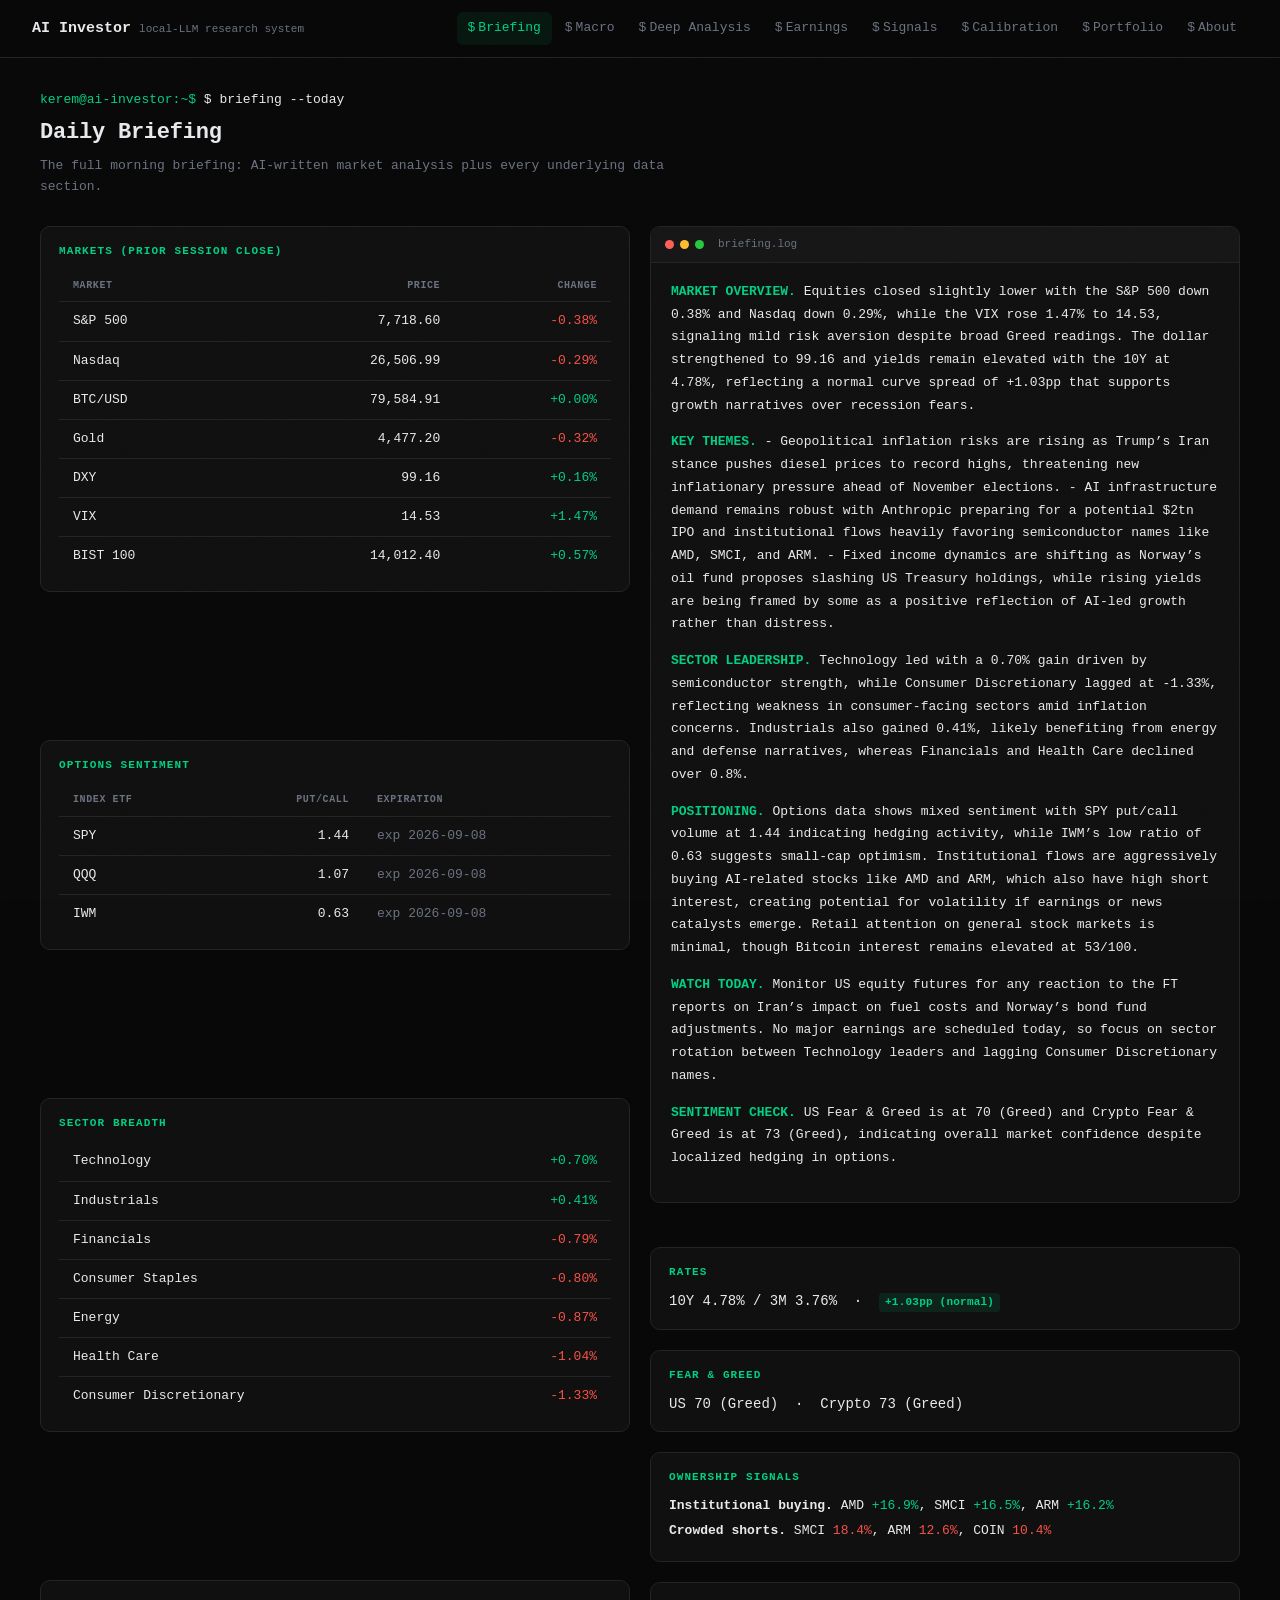
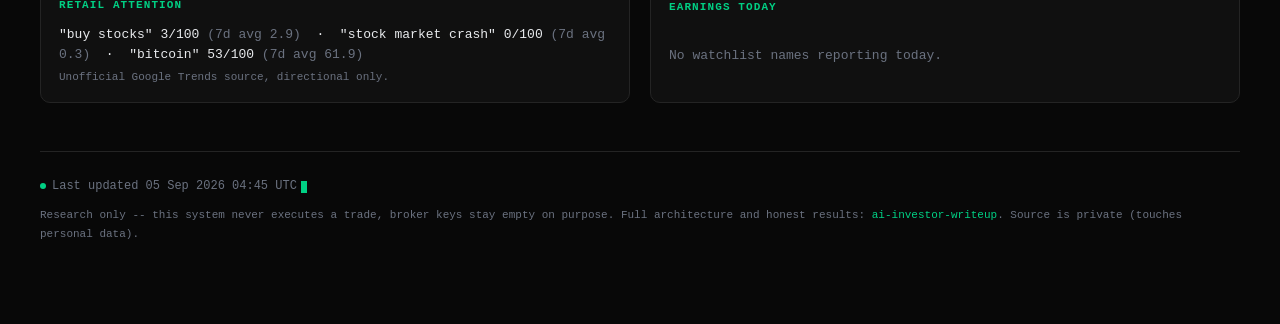
==== commit 246bce16: "Dashboard refresh 2026-09-05 07:45" ====
--- a/index.html
+++ b/index.html
@@ -26,24 +26,24 @@
       <div class="page-desc">The full morning briefing: AI-written market analysis plus every underlying data section.</div>
     </div>
     <div class="paired-row"><div class="stack"><div class="data-block"><div class="section-label">Markets (Prior Session Close)</div><div class="table-scroll"><table><thead><tr><th>Market</th><th class="num">Price</th><th class="num">Change</th></tr></thead>
-      <tbody><tr><td>S&amp;P 500</td><td class="num">7,747.71</td>
-      <td class="num pos-text">+1.06%</td></tr><tr><td>Nasdaq</td><td class="num">26,584.06</td>
-      <td class="num pos-text">+1.40%</td></tr><tr><td>BTC/USD</td><td class="num">80,830.48</td>
-      <td class="num pos-text">+0.00%</td></tr><tr><td>Gold</td><td class="num">4,522.00</td>
-      <td class="num pos-text">+3.57%</td></tr><tr><td>DXY</td><td class="num">98.99</td>
-      <td class="num neg-text">-0.57%</td></tr><tr><td>VIX</td><td class="num">14.32</td>
-      <td class="num neg-text">-5.79%</td></tr><tr><td>BIST 100</td><td class="num">13,932.50</td>
-      <td class="num neg-text">-0.84%</td></tr></tbody></table></div></div><div class="data-block"><div class="section-label">Options Sentiment</div><div class="table-scroll"><table><thead><tr><th>Index ETF</th><th class="num">Put/Call</th><th>Expiration</th></tr></thead>
-      <tbody><tr><td>SPY</td><td class="num">1.02</td>
-      <td class="muted-text">exp 2026-09-04</td></tr><tr><td>QQQ</td><td class="num">1.24</td>
-      <td class="muted-text">exp 2026-09-04</td></tr><tr><td>IWM</td><td class="num">1.13</td>
-      <td class="muted-text">exp 2026-09-04</td></tr></tbody></table></div></div><div class="data-block"><div class="section-label">Sector Breadth</div><div class="table-scroll"><table><tbody><tr><td>Financials</td><td class="num pos-text">+1.56%</td></tr><tr><td>Consumer Discretionary</td><td class="num pos-text">+1.39%</td></tr><tr><td>Technology</td><td class="num pos-text">+1.29%</td></tr><tr><td>Industrials</td><td class="num pos-text">+1.03%</td></tr><tr><td>Health Care</td><td class="num pos-text">+0.18%</td></tr><tr><td>Consumer Staples</td><td class="num neg-text">-0.32%</td></tr><tr><td>Energy</td><td class="num neg-text">-0.74%</td></tr></tbody></table></div></div><div class="data-block"><div class="section-label">Retail Attention</div><p style="font-size:13px;">"buy stocks" 4/100 <span class="muted-text">(7d avg 2.8)</span> &nbsp;·&nbsp; "stock market crash" 1/100 <span class="muted-text">(7d avg 0.3)</span> &nbsp;·&nbsp; "bitcoin" 70/100 <span class="muted-text">(7d avg 62.3)</span></p><p style="font-size:11px;color:var(--muted);margin-top:4px;">Unofficial Google Trends source, directional only.</p></div></div><div class="col-flow"><div class="term-window"><div class="term-titlebar"><div class="term-dots"><span class="term-dot r"></span><span class="term-dot y"></span><span class="term-dot g"></span></div>
-    <span class="term-titlebar-label">briefing.log</span></div><div class="term-body narrative"><p style="font-size:13px;line-height:1.75;margin-bottom:14px;"><b style="color:var(--accent2);">MARKET OVERVIEW.</b> Equities closed higher with the Nasdaq leading gains as tech and financials drove breadth, while gold surged 3.57% on geopolitical risk and a weaker dollar. The VIX dropped to 14.32 indicating low near-term volatility despite rising mortgage rates and Middle East tensions.</p><p style="font-size:13px;line-height:1.75;margin-bottom:14px;"><b style="color:var(--accent2);">KEY THEMES.</b> - Energy and inflation risks are resurfacing due to Middle East attacks pushing oil prices up and European diesel premiums to record highs, complicating the Fed's rate cut path.
-- Geopolitical trade barriers are intensifying as US automakers push for bans on Chinese connected vehicles, signaling a shift in tech-manufacturing supply chain dynamics.
-- Crypto institutionalization accelerates with Hargreaves Lansdown launching crypto ETNs and Revolut securing a US banking license, validating digital assets as a mainstream asset class.</p><p style="font-size:13px;line-height:1.75;margin-bottom:14px;"><b style="color:var(--accent2);">SECTOR LEADERSHIP.</b> Financials and Consumer Discretionary led the advance while Energy lagged despite rising oil prices, suggesting a rotation away from direct commodity exposure toward rate-sensitive and consumer-facing sectors.</p><p style="font-size:13px;line-height:1.75;margin-bottom:14px;"><b style="color:var(--accent2);">POSITIONING.</b> Options data shows elevated put buying in QQQ (1.24 ratio) relative to SPY (1.02), indicating hedge activity against tech volatility rather than broad market panic. Institutional flows are heavily concentrated in AI infrastructure names like AMD, SMCI, and ARM, while retail attention remains subdued for equities but high for Bitcoin.</p><p style="font-size:13px;line-height:1.75;margin-bottom:14px;"><b style="color:var(--accent2);">WATCH TODAY.</b> Monitor US jobs data release and Fed official comments for clues on rate trajectory given the conflicting signals from rising mortgage rates and sticky oil prices. No earnings to report today; focus on how bond yields react to the economic data.</p><p style="font-size:13px;line-height:1.75;margin-bottom:14px;"><b style="color:var(--accent2);">SENTIMENT CHECK.</b> US Fear &amp; Greed at 70 (Greed) and Crypto Fear &amp; Greed at 74 (Greed) reflect optimism, but the sharp rise in gold and mortgage rates suggests underlying caution beneath the surface.</p></div></div><div class="stack"><div class="data-block"><div class="section-label">Rates</div><p style="font-size:14px;">10Y 4.76% / 3M 3.74%
-          &nbsp;·&nbsp; <span class="tag pos">+1.02pp (normal)</span></p></div><div class="data-block"><div class="section-label">Fear &amp; Greed</div><p style="font-size:14px;">US 70 (Greed) &nbsp;·&nbsp; Crypto 74 (Greed)</p></div><div class="data-block"><div class="section-label">Ownership Signals</div><p style="font-size:13px;margin:4px 0;"><b>Institutional buying.</b> AMD <span class="pos-text">+16.9%</span>, SMCI <span class="pos-text">+16.5%</span>, ARM <span class="pos-text">+16.2%</span></p><p style="font-size:13px;margin:4px 0;"><b>Crowded shorts.</b> SMCI <span class="neg-text">18.4%</span>, ARM <span class="neg-text">12.6%</span>, COIN <span class="neg-text">10.4%</span></p></div><div class="data-block"><div class="section-label">Earnings Today</div><p class="empty-state">No watchlist names reporting today.</p></div></div></div></div>
+      <tbody><tr><td>S&amp;P 500</td><td class="num">7,718.60</td>
+      <td class="num neg-text">-0.38%</td></tr><tr><td>Nasdaq</td><td class="num">26,506.99</td>
+      <td class="num neg-text">-0.29%</td></tr><tr><td>BTC/USD</td><td class="num">79,584.91</td>
+      <td class="num pos-text">+0.00%</td></tr><tr><td>Gold</td><td class="num">4,477.20</td>
+      <td class="num neg-text">-0.32%</td></tr><tr><td>DXY</td><td class="num">99.16</td>
+      <td class="num pos-text">+0.16%</td></tr><tr><td>VIX</td><td class="num">14.53</td>
+      <td class="num pos-text">+1.47%</td></tr><tr><td>BIST 100</td><td class="num">14,012.40</td>
+      <td class="num pos-text">+0.57%</td></tr></tbody></table></div></div><div class="data-block"><div class="section-label">Options Sentiment</div><div class="table-scroll"><table><thead><tr><th>Index ETF</th><th class="num">Put/Call</th><th>Expiration</th></tr></thead>
+      <tbody><tr><td>SPY</td><td class="num">1.44</td>
+      <td class="muted-text">exp 2026-09-08</td></tr><tr><td>QQQ</td><td class="num">1.07</td>
+      <td class="muted-text">exp 2026-09-08</td></tr><tr><td>IWM</td><td class="num">0.63</td>
+      <td class="muted-text">exp 2026-09-08</td></tr></tbody></table></div></div><div class="data-block"><div class="section-label">Sector Breadth</div><div class="table-scroll"><table><tbody><tr><td>Technology</td><td class="num pos-text">+0.70%</td></tr><tr><td>Industrials</td><td class="num pos-text">+0.41%</td></tr><tr><td>Financials</td><td class="num neg-text">-0.79%</td></tr><tr><td>Consumer Staples</td><td class="num neg-text">-0.80%</td></tr><tr><td>Energy</td><td class="num neg-text">-0.87%</td></tr><tr><td>Health Care</td><td class="num neg-text">-1.04%</td></tr><tr><td>Consumer Discretionary</td><td class="num neg-text">-1.33%</td></tr></tbody></table></div></div><div class="data-block"><div class="section-label">Retail Attention</div><p style="font-size:13px;">"buy stocks" 3/100 <span class="muted-text">(7d avg 2.9)</span> &nbsp;·&nbsp; "stock market crash" 0/100 <span class="muted-text">(7d avg 0.3)</span> &nbsp;·&nbsp; "bitcoin" 53/100 <span class="muted-text">(7d avg 61.9)</span></p><p style="font-size:11px;color:var(--muted);margin-top:4px;">Unofficial Google Trends source, directional only.</p></div></div><div class="col-flow"><div class="term-window"><div class="term-titlebar"><div class="term-dots"><span class="term-dot r"></span><span class="term-dot y"></span><span class="term-dot g"></span></div>
+    <span class="term-titlebar-label">briefing.log</span></div><div class="term-body narrative"><p style="font-size:13px;line-height:1.75;margin-bottom:14px;"><b style="color:var(--accent2);">MARKET OVERVIEW.</b> Equities closed slightly lower with the S&amp;P 500 down 0.38% and Nasdaq down 0.29%, while the VIX rose 1.47% to 14.53, signaling mild risk aversion despite broad Greed readings. The dollar strengthened to 99.16 and yields remain elevated with the 10Y at 4.78%, reflecting a normal curve spread of +1.03pp that supports growth narratives over recession fears.</p><p style="font-size:13px;line-height:1.75;margin-bottom:14px;"><b style="color:var(--accent2);">KEY THEMES.</b> - Geopolitical inflation risks are rising as Trump’s Iran stance pushes diesel prices to record highs, threatening new inflationary pressure ahead of November elections.
+- AI infrastructure demand remains robust with Anthropic preparing for a potential $2tn IPO and institutional flows heavily favoring semiconductor names like AMD, SMCI, and ARM.
+- Fixed income dynamics are shifting as Norway’s oil fund proposes slashing US Treasury holdings, while rising yields are being framed by some as a positive reflection of AI-led growth rather than distress.</p><p style="font-size:13px;line-height:1.75;margin-bottom:14px;"><b style="color:var(--accent2);">SECTOR LEADERSHIP.</b> Technology led with a 0.70% gain driven by semiconductor strength, while Consumer Discretionary lagged at -1.33%, reflecting weakness in consumer-facing sectors amid inflation concerns. Industrials also gained 0.41%, likely benefiting from energy and defense narratives, whereas Financials and Health Care declined over 0.8%.</p><p style="font-size:13px;line-height:1.75;margin-bottom:14px;"><b style="color:var(--accent2);">POSITIONING.</b> Options data shows mixed sentiment with SPY put/call volume at 1.44 indicating hedging activity, while IWM’s low ratio of 0.63 suggests small-cap optimism. Institutional flows are aggressively buying AI-related stocks like AMD and ARM, which also have high short interest, creating potential for volatility if earnings or news catalysts emerge. Retail attention on general stock markets is minimal, though Bitcoin interest remains elevated at 53/100.</p><p style="font-size:13px;line-height:1.75;margin-bottom:14px;"><b style="color:var(--accent2);">WATCH TODAY.</b> Monitor US equity futures for any reaction to the FT reports on Iran’s impact on fuel costs and Norway’s bond fund adjustments. No major earnings are scheduled today, so focus on sector rotation between Technology leaders and lagging Consumer Discretionary names.</p><p style="font-size:13px;line-height:1.75;margin-bottom:14px;"><b style="color:var(--accent2);">SENTIMENT CHECK.</b> US Fear &amp; Greed is at 70 (Greed) and Crypto Fear &amp; Greed is at 73 (Greed), indicating overall market confidence despite localized hedging in options.</p></div></div><div class="stack"><div class="data-block"><div class="section-label">Rates</div><p style="font-size:14px;">10Y 4.78% / 3M 3.76%
+          &nbsp;·&nbsp; <span class="tag pos">+1.03pp (normal)</span></p></div><div class="data-block"><div class="section-label">Fear &amp; Greed</div><p style="font-size:14px;">US 70 (Greed) &nbsp;·&nbsp; Crypto 73 (Greed)</p></div><div class="data-block"><div class="section-label">Ownership Signals</div><p style="font-size:13px;margin:4px 0;"><b>Institutional buying.</b> AMD <span class="pos-text">+16.9%</span>, SMCI <span class="pos-text">+16.5%</span>, ARM <span class="pos-text">+16.2%</span></p><p style="font-size:13px;margin:4px 0;"><b>Crowded shorts.</b> SMCI <span class="neg-text">18.4%</span>, ARM <span class="neg-text">12.6%</span>, COIN <span class="neg-text">10.4%</span></p></div><div class="data-block"><div class="section-label">Earnings Today</div><p class="empty-state">No watchlist names reporting today.</p></div></div></div></div>
     <div class="page-footer">
-      <div class="last-updated"><span class="dot"></span>Last updated 04 Sep 2026 04:45 UTC<span class="cursor-block"></span></div>
+      <div class="last-updated"><span class="dot"></span>Last updated 05 Sep 2026 04:45 UTC<span class="cursor-block"></span></div>
       <p style="margin-top:10px;">Research only -- this system never executes a trade, broker keys stay empty on purpose.
       Full architecture and honest results: <a href="https://github.com/cliteka-cell/ai-investor-writeup" target="_blank">ai-investor-writeup</a>.
       Source is private (touches personal data).</p>
